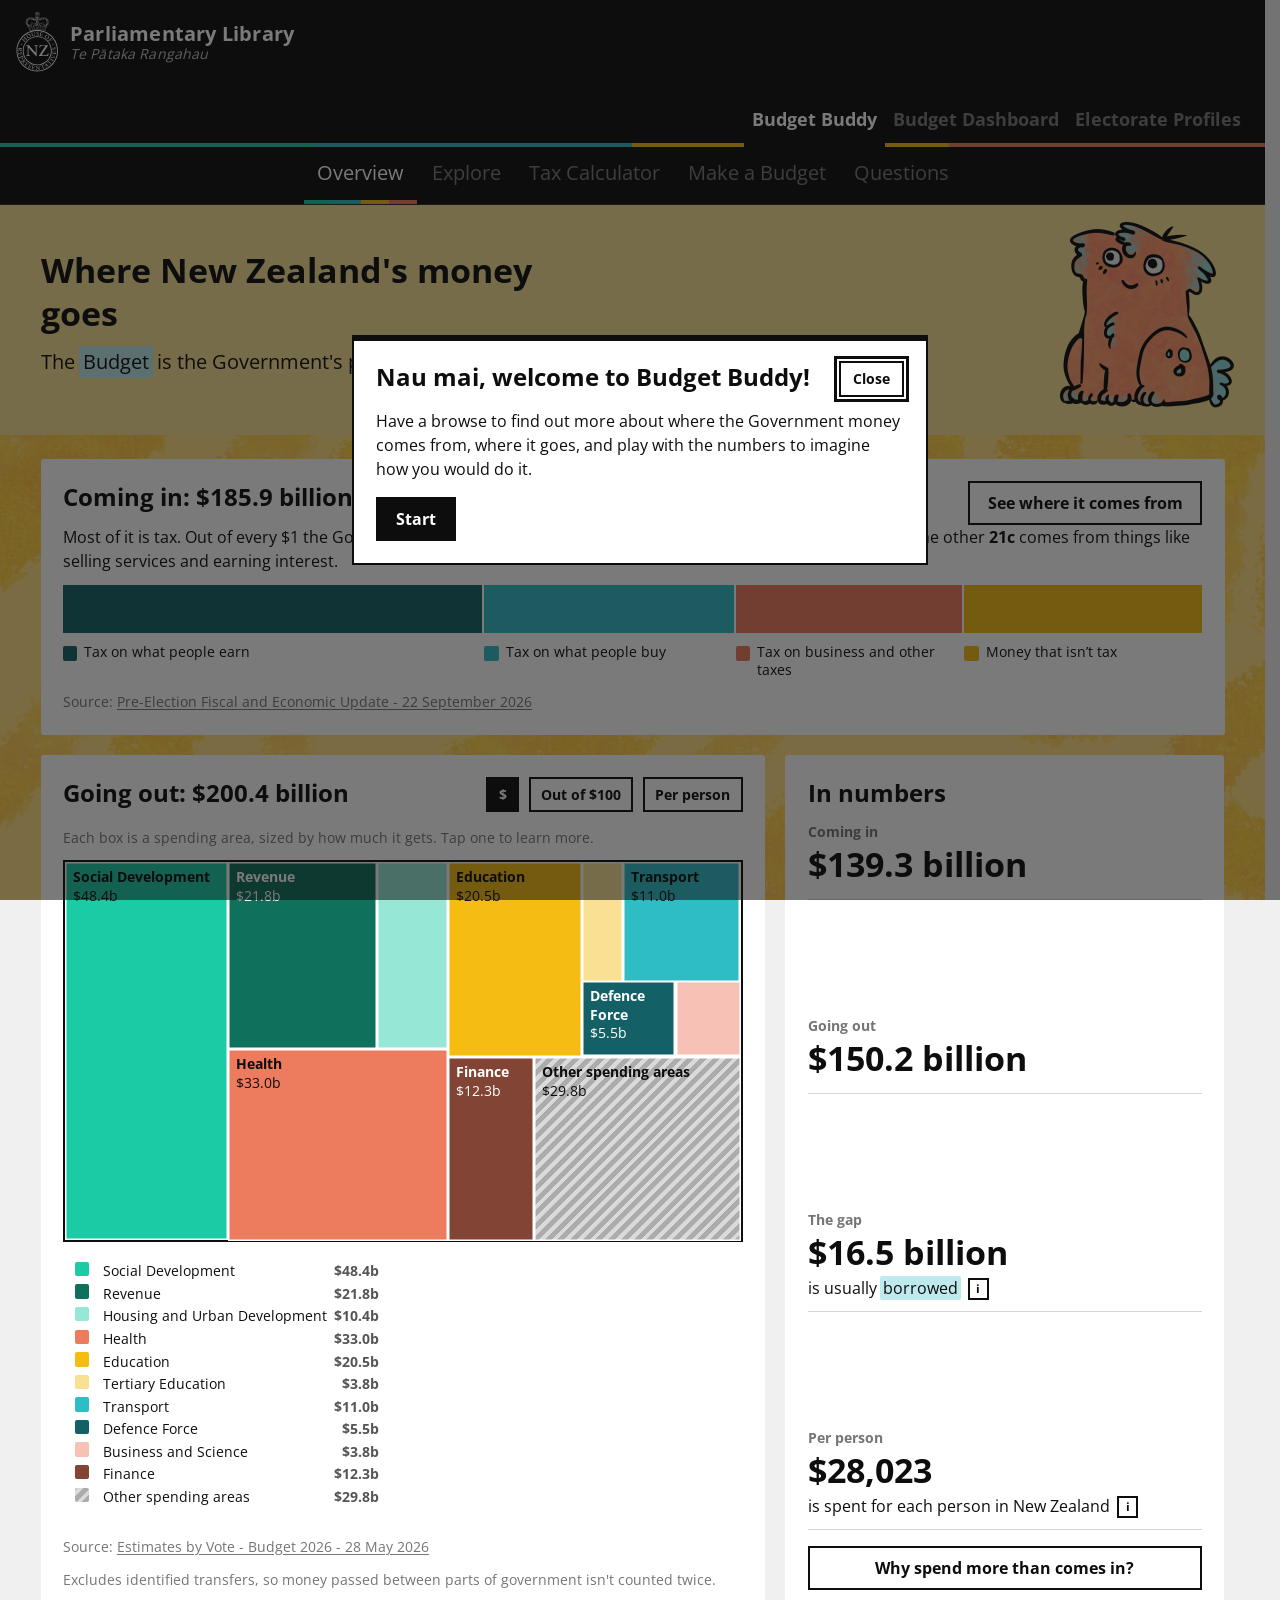
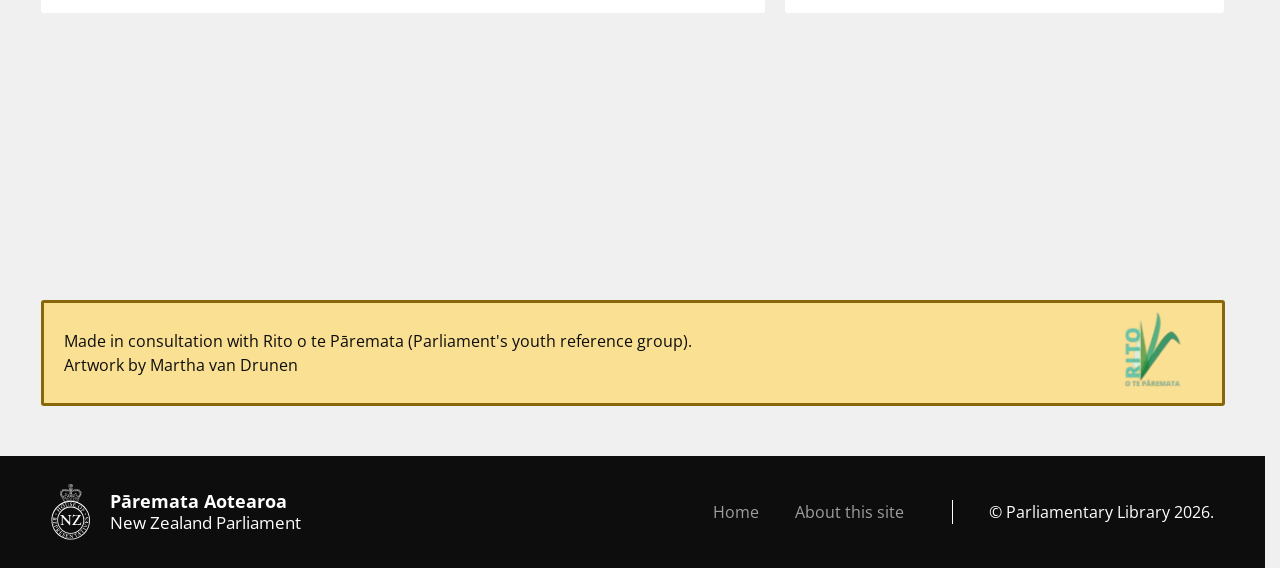
==== budget_buddy.html @ 9b72be5e "Initial Commit" ====
<!doctype html>
<html lang="en-NZ">
  <head>
    <meta charset="utf-8" />
    <meta name="viewport" content="width=device-width,initial-scale=1" />
     <meta name="description" content= "See where New Zealand's public money comes from and where it goes, 
                                        work out your own tax, and make your own Budget."/>
    <meta http-equiv="Content-Security-Policy"
          content=" default-src 'self';
                    img-src 'self' data: blob:;
                    style-src 'self';
                    script-src 'self';
                    object-src 'none';
                    base-uri 'self';
                    form-action 'none'">
    <title>Parliamentary library: Budget Buddy</title>
    <link rel="stylesheet" href="css/font-awesome-all-min.css">
    <link rel="stylesheet" href="css/base.css" />
    <link rel="stylesheet" href="css/charts.css" />
    <link rel="stylesheet" href="css/youth_budget.css" />
  </head>
  <body>
    <a class="skip" href="#main">Skip to main content</a>

<header class="site-header">
  <a class="header-left" href="home.html">
    <img src="assets/images/logo-nzp-white.svg" alt="Website Logo">
      <div class="header-brand-text">
        <span class="site-title">Parliamentary Library</span>
        <span class="site-sub-title">Te Pātaka Rangahau</span>
      </div>
  </a>
  <div class="header-panel">
    <nav class="site-nav" id="top-nav" aria-label="Parliamentary Library tools">
      <button type="button" id="top-menu-btn" class="top-menu-btn" aria-expanded="false" aria-controls="top-menu-links">
        <span id="top-menu-current"></span>
        <i class="fa-solid fa-bars" aria-hidden="true"></i>
      </button>
      <div class="top-menu-links" id="top-menu-links">
        <a href="budget_buddy.html" class="nav-tab is-active">Budget Buddy</a>
        <a href="budget_dashboard.html" class="nav-tab">Budget Dashboard</a>
        <a href="electorate_profiles.html" class="nav-tab">Electorate Profiles</a>
      </div>
    </nav>
  </div>
</header>

    <!-- HEADER: crest, Library name and tabs -->

    <header class="sub-header">
      <div class="wrap header-inner">
                <button type="button" id="menu-btn" class="menu-btn" aria-expanded="false" aria-controls="site-nav">
      <span id="menu-current" class="menu-current"></span>
      <i class="fa-solid fa-chevron-down" aria-hidden="true"></i>
    </button>
        <nav id="site-nav" class="site-nav" aria-label="Budget 2026/27 dashboard">
          <ul>
             <li><a href="#/" data-nav="overview">Overview</a></li>
            <li><a href="#/explore/revenue" data-nav="explore">Explore</a></li>
            <li><a href="#/tax" data-nav="tax">Tax Calculator</a></li>
            <li><a href="#/build" data-nav="build">Make a Budget</a></li>
            <li><a href="#/help" data-nav="help">Questions</a></li>
          </ul>
        </nav>
      </div>
    </header>

    <main id="main">
      <!-- OVERVIEW PAGE -->
      <section id="page-overview" class="page" data-title="Budget 2026/27 explained" hidden>
        <div class="page-intro">
          <div class="wrap intro-grid">
            <div>
              <!-- <p class="intro-label">Budget 2026/27</p> -->
              <h1 tabindex="-1">Where New Zealand's money goes</h1>
              <p class="lede">
                The
                <button type="button" class="term" data-term="budget">Budget</button>
                is the Government's plan for the year: what it will collect, and what it will spend.
              </p>
            </div>
          </div>
          <div class="intro-creature" aria-hidden="true"></div>
        </div>

<div class="wrap">
  <section class="panel coming-in" aria-labelledby="ov-rev-h">
    <div class="panel-head">
      <h2 id="ov-rev-h">Coming in: <span data-fill="rev-total"></span></h2>
      <a class="btn" href="#/explore/revenue">See where it comes from</a>
    </div>
    <p>Most of it is tax. Out of every $1 the Government collects, about <b data-fill="rev-tax-share"></b> comes from taxes like <button type="button" class="term" data-term="incometax">income tax</button> and <button type="button" class="term" data-term="gst">GST</button>. The other <b data-fill="rev-other-share"></b> comes from things like selling services and earning interest.</p>    <div id="ov-rev-strip" class="strip" role="group" aria-label="Money coming in, by type. Tap a part to learn more."></div>
    <ul id="ov-rev-legend" class="legend legend-spread" data-legend="rev" aria-label="Colour key"></ul>
    <p class="source" data-source="revenue_overview"></p>
  </section>

  <div class="grid-main-side ov-main">
    <section class="panel" aria-labelledby="ov-spend-h">
      <div class="panel-head">
        <h2 id="ov-spend-h">Going out: <span data-fill="spend-total"></span></h2>
        <fieldset class="seg seg-small" data-unit-for="ov">
          <legend class="sr-only">Show amounts as</legend>
          <label><input type="radio" name="ov-unit" value="total" checked /><span>$</span></label>
          <label><input type="radio" name="ov-unit" value="hundred" /><span>Out of $100</span></label>
          <label><input type="radio" name="ov-unit" value="person" /><span>Per person</span></label>
        </fieldset>
      </div>
      <p id="ov-tree-help" class="small">Each box is a spending area, sized by how much it gets. Tap one to learn more.</p>
      <div id="ov-tree" class="treemap" role="group" aria-label="Planned spending by area" aria-describedby="ov-tree-help"></div>
      <p class="small-key" data-small-key="ov-tree"></p>
      <p class="source" data-source="spending"></p>
      <p class="source">Excludes identified transfers, so money passed between parts of government isn't counted twice.</p>
    </section>


          <aside class="panel panel-quiet" aria-labelledby="ov-num-h">
            <h2 id="ov-num-h">In numbers</h2>
            <dl class="facts">
              <div>
                <dt>Coming in</dt>
                <dd><strong data-fill="rev-total" data-count></strong></dd>
              </div>
              <div>
                <dt>Going out</dt>
                <dd><strong data-fill="spend-total" data-count></strong></dd>
              </div>
              <div>
                <dt>The gap</dt>
                <dd><strong data-fill="gap" data-count></strong> is usually <button type="button" class="term" data-term="borrowing">borrowed</button>
                    <button type="button" class="info" data-info="the-gap" aria-label="How the gap” works">i</button>
                </dd>
              </div>
              <div>
                <dt>Per person</dt>
                <dd>
                  <strong data-fill="spend-person" data-count></strong> is spent for each person in New Zealand
                  <button type="button" class="info" data-info="population" aria-label="How per person is worked out">i</button>
                </dd>
              </div>
            </dl>
            <button type="button" class="btn" id="why-gap">Why spend more than comes in?</button>
          </aside>
          </div>


          <section class="panel" aria-labelledby="ov-do-h">
            <h2 id="ov-do-h">What you can do here</h2>
            <div class="three-col">
              <div>
                <h3>Explore</h3>
                <p>See where the money comes from, where it goes, and what changed since last year.</p>
                <a class="btn" href="#/explore/revenue">Explore</a>
              </div>
              <div>
                <h3>Tax Calculator</h3>
                <p>Work out roughly how much income tax you pay, and how it would be shared out.</p>
                <a class="btn" href="#/tax">Tax Calculator</a>
              </div>
              <div>
                <h3>Make a Budget</h3>
                <p>Try making your own Budget, then compare it with the Government's.</p>
                <a class="btn btn-primary" href="#/build">Make a Budget</a>
              </div>
            </div>
          </section>
        </div>
      </section>


<!-- EXPLORE PAGE -->
  <section id="page-explore" class="page" data-title="Explore the Budget" hidden>
    <div class="page-intro">
      <div class="wrap intro-grid">
        <div>
          <h1 tabindex="-1">Explore the Budget</h1>
          <nav aria-label="Explore views" class="subnav">
            <ul>
              <li><a href="#/explore/revenue" data-sub="revenue">Where it comes from</a></li>
              <li><a href="#/explore/spending" data-sub="spending">Where it goes</a></li>
              <li><a href="#/explore/changes" data-sub="changes">What changed</a></li>
            </ul>
          </nav>
        </div>
      </div>
    </div>

    <div class="wrap">
      <form class="toolbar" id="explore-controls" aria-label="Display options">
        <fieldset class="seg" id="year-field">
          <legend>Year</legend>
          <label><input type="radio" name="year" value="2627" checked /><span>2026/27</span></label>
          <label><input type="radio" name="year" value="2526" /><span>2025/26</span></label>
        </fieldset>
        <fieldset class="seg">
          <legend>Show amounts as</legend>
          <label><input type="radio" name="unit" value="total" checked /><span>Dollars</span></label>
          <label><input type="radio" name="unit" value="hundred" /><span>Out of $100</span></label>
          <label><input type="radio" name="unit" value="person" /><span>Per person</span></label>
        </fieldset>
      </form>

      <!-- Explore: Revenue -->
        <section id="view-revenue" class="subview" aria-labelledby="rv-h" hidden>
            <div class="grid-main-side wide-main">
              <div class="panel">
                <h2 id="rv-h">Where the money comes from</h2>
                <p id="rv-help" class="small">Tap a box to learn more.</p>
                <div id="rv-tree" class="treemap" role="group" aria-label="Revenue by source" aria-describedby="rv-help"></div>
                <p class="small-key" data-small-key="rv-tree"></p>
                <p class="source" data-source="revenue"></p>
              </div>
              <div class="panel panel-quiet">
                <table class="data-table">
                  <caption>All sources, <span data-fill="explore-year"></span></caption>
                  <thead>
                    <tr>
                      <th scope="col">Source</th>
                      <th scope="col" class="num">Amount</th>
                    </tr>
                  </thead>
                  <tbody id="rv-table"></tbody>
                </table>
              </div>
            </div>
          </section>

          <!-- Explore: Spending -->
          <section id="view-spending" class="subview" aria-labelledby="sp-h" hidden>
            <div class="grid-main-side wide-main">
              <div class="panel">
                <h2 id="sp-h">Where the money goes</h2>
                <p id="sp-help" class="small">Tap a box to learn more.</p>
                <div id="sp-tree" class="treemap" role="group" aria-label="Spending by area" aria-describedby="sp-help"></div>
                <p class="small-key" data-small-key="sp-tree"></p>
                <p class="source" data-source="spending"></p>
              </div>
              <div class="panel panel-quiet">
                <table class="data-table">
                 <caption>All areas, <span data-fill="explore-year"></span></caption>
                  <thead>
                    <tr>
                      <th scope="col">Area</th>
                      <th scope="col" class="num">Amount</th>
                    </tr>
                  </thead>
                  <tbody id="sp-table"></tbody>
                </table>
                <a class="btn btn-primary" href="budget_dashboard.html">Get a more detailed picture</a>
              </div>
            </div>
          </section>

        

          <!-- Explore: Changes -->
          <section id="view-changes" class="subview" aria-labelledby="ch-h" hidden>
            <div class="panel">
              <div class="panel-head">
                <h2 id="ch-h">What changed since last year</h2>
                <button type="button" class="btn-small" id="why-change">Why do amounts change?</button>
              </div>
              <p class="small">How much spending on each area went up or down between 2025/26 and 2026/27. Tap a row to find out more.</p>
              <div class="cb-axis" aria-hidden="true">
                <span class="t0">-100%</span>
                <span class="t1">-50%</span>
                <span class="t2">0</span>
                <span class="t3">+50%</span>
                <span class="t4">+100%</span>
              </div>
              <ol id="ch-list" class="cb-list"></ol>
              <p class="source" data-source="changes"></p>
            </div>
          </section>

                <section class="ticker" aria-labelledby="tk-h">
      <div class="ticker-head">
        <h2 id="tk-h">Spent since 1 July</h2>
      </div>
      <p class="ticker-value" id="tick-value" aria-hidden="true"></p>
      <p class="sr-only" id="tick-sr"></p>
      <p class="ticker-note" id="tick-note"></p>
      <p class="ticker-second-note" id="tick-italics"></p>
      <div class="ticker-controls">
        <fieldset class="seg seg-small seg-dark">
          <legend class="sr-only">Show ticker as</legend>
          <label><input type="radio" name="tick" value="total" checked /><span>Total</span></label>
          <label><input type="radio" name="tick" value="person" /><span>Per person</span></label>
        </fieldset>
      </div>
    </section>
    
        </div>
      </section>
      


      <!-- TAX CALCULATOR PAGE -->
      <section id="page-tax" class="page" data-title="Your tax" hidden>
        <div class="page-intro">
          <div class="wrap intro-grid">
            <div>
              <h1 tabindex="-1">Tax Calculator</h1>
              <p class="lede">
                What you contribute in <button type="button" class="term" data-term="incometax">income tax</button>, and how it fits into the Budget.
              </p>
            </div>
          </div>
        </div>

            <div class="wrap">
      <div class="grid-half">
        <form id="tax-form" class="panel" novalidate aria-labelledby="tf-h">
              <h2 id="tf-h">Your pay</h2>
              <fieldset class="seg">
                <legend>How are you paid?</legend>
            <label><input type="radio" name="paytype" value="hourly" checked /><span>By the hour</span></label>
            <label><input type="radio" name="paytype" value="salary" /><span>Yearly salary</span></label>
              </fieldset>
              <div id="hourly-fields" class="field-row">
            <label>Hourly rate ($)<input id="rate" type="text" inputmode="decimal" autocomplete="off" /></label>
            <label>Hours a week<input id="hours" type="text" inputmode="decimal" autocomplete="off" /></label>
            <label>Weeks a year<input id="weeks" type="text" inputmode="numeric" value="52" autocomplete="off" /></label>
              </div>
              <div id="salary-fields" class="field-row" hidden>
            <label>Yearly salary before tax ($)<input id="salary" type="text" inputmode="decimal" autocomplete="off" /></label>
              </div>
              <p id="tax-error" class="error" role="alert"></p>
              <button type="button" class="btn-small" id="tax-leaves-out">What this leaves out</button>
            </form>
            <section class="panel panel-result" aria-labelledby="tr-h">
              <h2 id="tr-h">Your income tax</h2>
              <div id="tax-result" aria-live="polite"></div>
            </section>
            <div class="tax-creature tax-creature-waiting" aria-hidden="true"></div>
          </div>
          <section id="tax-share" class="panel" aria-labelledby="ts-h" hidden>
            <div class="panel-head">
              <h2 id="ts-h">Your tax, shared like the Budget</h2>
              <fieldset class="seg seg-small">
                <legend class="sr-only">Show your tax per</legend>
        <label><input type="radio" name="period" value="week" /><span>Weekly</span></label>
        <label><input type="radio" name="period" value="fortnight" checked /><span>Fortnightly</span></label>
        <label><input type="radio" name="period" value="year" /><span>Yearly</span></label>
              </fieldset>
             
            </div>
      <p class="small">All tax goes into one pot before it is spent. This shows how your tax would be shared 
                      if it was split the same way as the Budget. 
      <button type="button" class="info" id="why-pot" aria-label="Does my tax pay for something specific?">i</button></p>
            <div class="grid-main-side">
              <div>
        <div id="tax-tree" class="treemap" role="group" aria-label="Your tax shared like the Budget"></div>
                <p class="small-key" data-small-key="tax-tree"></p>
              </div>
              <table class="data-table">
        <caption id="tax-table-cap">Your tax, roughly</caption>
                <thead>
                  <tr>
                    <th scope="col">Area</th>
                    <th scope="col" class="num" id="tax-col">Per fortnight</th>
                  </tr>
                </thead>
                <tbody id="tax-table"></tbody>
              </table>
            </div>
            <p id="tax-scale" class="callout"></p>
            <p class="source" data-source="tax"></p>
             <!-- <div class="tax-creature tax-creature-shared" aria-hidden="true"></div> -->
          </section>

          <section class="panel" aria-labelledby="gst-h">
            <h2 id="gst-h">You also pay tax when you spend</h2>
      <p><button type="button" class="term" data-term="gst">GST</button> is in the price of most things you buy, even if you don't have a job. That includes groceries, bus and train fares, a meal out with friends, movie tickets, clothes and phone top-ups.</p>
      <label>What do you spend a week? ($)<input id="spend" type="text" inputmode="decimal" autocomplete="off" /></label>
            <p id="gst-result" class="result-line" aria-live="polite"></p>
          </section>
        </div>
      </section>


<!-- MAKE A BUDGET PAGE -->
<section id="page-build" class="page" data-title="Make your own Budget" hidden>
<!-- Page intro -->
  <div class="page-intro">
    <div class="wrap intro-grid">
      <div>
        <h1 tabindex="-1">Make your own Budget</h1>
  <p class="lede">Decide how much to spend, then choose how to share it out. Everything has to fit inside your total.</p>
        <p class="intro-actions">
          <button type="button" class="btn" id="how-build">How this works</button>
        </p>
      </div>
    </div>
    <div class="make-budget-creature" aria-hidden="true"></div>
  </div>
<!-- Main build content -->
  <div class="wrap">
<!-- Shared budget banner -->
   <div id="shared-banner" class="notice" hidden>
      <p>This is a Budget someone shared with you. <button type="button" class="btn-small" id="start-own">Start your own</button></p>
    </div>

<!-- Step 1: choose the total Budget amount -->
    <section class="panel" aria-labelledby="st1-h">
      <h2 id="st1-h"><span class="step">1</span> Choose your total</h2>
        <fieldset class="choice-cards">
          <legend class="sr-only">Budget total</legend>
          <label class="choice-card"><input type="radio" name="total" value="gov" checked /><span><b>Government's plan</b> <span data-fill="spend-total"></span></span></label>
          <label class="choice-card"><input type="radio" name="total" value="rev" /><span><b>Only what comes in</b> <span><span data-fill="rev-total"></span> · no borrowing</span></span></label>
          <label class="choice-card"><input type="radio" name="total" value="custom" /><span><b>My own</b> <span>$100-400 billion</span></span></label>
        </fieldset>
        <div id="custom-wrap" class="inline-form" hidden>
          <label>My total ($ billion)<input id="custom-total" type="text" inputmode="decimal" autocomplete="off" /></label>
          <button type="button" class="btn" id="apply-total">Use this total</button>
        </div>
        <p id="total-msg" class="msg" role="status"></p>
    </section>

<!-- Step 2: share the Budget across spending areas -->
  <section class="panel" aria-labelledby="st2-h">
      <div class="panel-head">
        <h2 id="st2-h"><span class="step">2</span> Share it out</h2>
        <fieldset class="seg seg-small">
          <legend class="sr-only">Show amounts as</legend>
          <label><input type="radio" name="b-unit" value="total" checked /><span>$</span></label>
          <label><input type="radio" name="b-unit" value="hundred" /><span>Out of $100</span></label>
          <label><input type="radio" name="b-unit" value="person" /><span>Per person</span></label>
        </fieldset>
      </div>

<!-- Budget builder grid: treemap, area list, and editor -->
    <div class="build-grid">
      <div class="bg-tree">
        <div id="build-status" class="meters" role="status"></div>
        <p id="bt-help" class="small">Tap an area, then drag its black handle or use - and +.</p>
        <div id="build-tree" class="treemap treemap-build" role="group" aria-label="Your Budget" aria-describedby="bt-help"></div>
      </div>
      <div class="bg-list">
        <ul id="build-list" class="area-list" aria-label="Areas"></ul>
      </div>

<!-- Selected area editor -->
      <div id="editor" class="bg-sel selected-panel" aria-labelledby="ed-name">
        <div class="sel-text">
          <p class="sel-label">Selected area</p>
          <p class="sel-name" id="ed-name">Select an area</p>
          <p class="sel-change" id="ed-compare"></p>
        </div>
        <div class="sel-buttons">
          <button type="button" class="btn-step" id="ed-less">- $100m</button>
          <button type="button" class="btn-step" id="ed-more">+ $100m</button>
        </div>
        <div class="sel-extra">
          <label class="sel-amount">
            Exact amount ($b)
            <input id="ed-value" type="text" inputmode="decimal" autocomplete="off" />
          </label>
          <button type="button" class="btn-small" id="ed-about">About this area</button>
        </div>
        <p id="ed-msg" class="msg sel-msg" role="status"></p>
      </div>
    </div>
  </section>

<!-- Step 3: review or reset the Budget -->
  <section class="panel" aria-labelledby="st3-h">
      <h2 id="st3-h"><span class="step">3</span> Review and share</h2>
            <div class="button-row">
              <button type="button" id="review-btn" class="btn btn-primary">Review my Budget</button>
              <button type="button" id="reset-btn" class="btn">Start again</button>
            </div>
          </section>
        </div>
  </section>

      <!-- QUESTIONS PAGE -->
<section id="page-help" class="page" data-title="Questions and words" hidden>
  <div class="page-intro">
    <div class="wrap">
      <h1 tabindex="-1">Questions and words</h1>
    </div>
    <div class="curious-creature" aria-hidden="true"></div>
  </div>
  <div class="wrap">
    <section class="panel" aria-labelledby="faq-h">
      <h2 id="faq-h">Common questions</h2>
      <div id="faq-list" class="faq-list"></div>
      <p id="faq-empty" hidden>Coming soon.</p>
    </section>
    <section class="panel" aria-labelledby="gl-h">
      <h2 id="gl-h">What the words mean</h2>
      <dl id="glossary" class="glossary"></dl>
    </section>
    <section class="panel" aria-labelledby="src-h">
      <h2 id="src-h">Where the numbers come from</h2>
      <ul id="source-list" class="source-list"></ul>
      <p id="source-empty">Sources to come.</p>
      <div class="question-creature" aria-hidden="true"></div>
    </section>
  </div>
</section>

 <div class="wrap">
    <div class="credit">
      <div class="credit_text">
        <p>Made in consultation with Rito o te Pāremata (Parliament's youth reference group).</p>
        <p>Artwork by Martha van Drunen</p>
      </div>
      <img src="assets/crest/rito-crest.png" alt="Rito o te Pāremata logo">
    </div>
  </div>

</main>

<!-- FOOTER -->
<footer class="site-footer">
  <div class="site-footer-brand">
    <img src="assets/images/logo-nzp-white.svg" alt="">
    <div class="site-footer-brand-text">
      <span class="site-footer-brand-title">Pāremata Aotearoa</span>
      <span class="site-footer-brand-sub">New Zealand Parliament</span>
    </div>
  </div>
  <nav class="site-footer-nav" aria-label="Footer">
    <a href="home.html">Home</a>
    <a href="home.html#about-site">About this site</a>
  </nav>
  <p class="site-footer-copyright">© Parliamentary Library 2026.</p>
</footer>

<!-- POP-UP -->
<dialog id="pop" aria-labelledby="pop-title">
  <div class="pop-inner">
    <div class="pop-head">
      <div>
        <p id="pop-kicker" class="pop-kicker"></p>
        <h2 id="pop-title"></h2>
      </div>
      <button type="button" id="pop-close" class="btn-small">Close</button>
    </div>
    <div id="pop-body" class="pop-body"></div>
    <div id="pop-actions" class="pop-actions"></div>
  </div>
</dialog>

<script src="data/youth_budget_metadata.js" defer></script>
<script src="data/PREFU_metadata.js" defer></script>

<script src="scripts/shared_functions/utility_functions.js" defer></script>
<script src="scripts/shared_functions/budget_calculations.js" defer></script>
<script src="scripts/shared_functions/csv_functions.js" defer></script>
<script src="scripts/shared_functions/treemap_creation.js" defer></script>
<script src="scripts/shared_functions/popup.js" defer></script>
<script src="scripts/shared_functions/tooltips.js" defer></script>
<script src="scripts/shared_functions/table_functions.js" defer></script>
<script src="scripts/shared_functions/chart_creation.js" defer></script>

<script src="scripts/budget_builder.js" defer></script>
<script src="scripts/youth_budget.js" defer></script>


</body>
</html>
---- css/base.css ----
/*★★★★★★★★★★★★★★★★★★★★★★★★★★★★★★★★★★★★★
  SHARED DESIGN TOKENS - COLORS, FONTS, BORDERS, SPACING
 ★★★★★★★★★★★★★★★★★★★★★★★★★★★★★★★★★★★★★*/
:root {
  --cyan: #1bcba5;
  --cyan-dark: #0f705b;
  --cyan-light: #96e7d6;
  --blue: #2ebcc5;
  --blue-dark: #136166;
  --blue-light: #9fe0e4;
  --blue-pale:#beeaed;
  --yellow: #f5bc11;
  --yellow-dark: #876709;
  --yellow-light: #fae092;
  --coral: #ed7b5e;
  --coral-dark: #824434;
  --coral-light: #f7c2b5;
  --tint-filters: #eef8f9;

  --light: #ffffff;
  --dark: #0d0d0d;
  --grey-light: #f0f0f0;
  --grey-light-mid:#d6d6d6;
  --grey-mid: #acacac;
  --grey-dark: #757575;

  --error: #a03216;

  --font-sans: "Open Sans", Arial, sans-serif;
  --font-serif: Georgia, "Times New Roman", serif;
  --font-mono: "Courier Prime", monospace;

  --font-sans-heading-2: 3.75rem;
  --font-sans-heading-3: 3rem;
  --font-sans-heading-4: 2.125rem;
  --font-sans-heading-5: 1.5rem;
  --font-sans-heading-6: 1.25rem;
  --font-sans-body-large: 1rem;
  --font-sans-body-small: 0.875rem;
  --font-sans-caption: 0.75rem;

  --graph-font-size: 16px;

  --border-style: 1px solid rgba(13, 13, 13, 0.14);
  --border-style-strong: 1px solid rgba(13, 13, 13, 0.28);
  --parliament-gradient: linear-gradient(to right, var(--cyan) 0% 25%, var(--blue) 25% 50%, var(--yellow) 50% 75%, var(--coral) 75% 100%) 1;
  
  --gutter-padding: 16px;

  --silhouette-url: url("../images/library_silhouette.svg");
    
  box-sizing:border-box;
    padding-top:env(safe-area-inset-top,0px);
    padding-bottom:env(safe-area-inset-bottom,0px)
}

/*★★★★★★★★★★★★★★★★★★★★★★★★★★★★★★★★★★★★★
  FONTS
 ★★★★★★★★★★★★★★★★★★★★★★★★★★★★★★★★★★★★★*/
@font-face {
  font-family: 'Open Sans';
  font-style: normal;
  font-weight: 400;
  font-display: swap;
  src: url('../assets/fonts/open-sans-latin-400-normal.woff2') format('woff2');
  unicode-range:
    U+0000-00FF, U+0131, U+0152-0153, U+02BB-02BC, U+02C6, U+02DA, U+02DC, U+0304, U+0308, U+0329,
    U+2000-206F, U+20AC, U+2122, U+2191, U+2193, U+2212, U+2215, U+FEFF, U+FFFD;
}
@font-face {
  font-family: 'Open Sans';
  font-style: normal;
  font-weight: 400;
  font-display: swap;
  src: url('../assets/fonts/open-sans-latin-ext-400-normal.woff2') format('woff2');
  unicode-range:
    U+0100-02BA, U+02BD-02C5, U+02C7-02CC, U+02CE-02D7, U+02DD-02FF, U+1D00-1DBF, U+1E00-1E9F, U+1EF2-1EFF,
    U+2020, U+20A0-20AB, U+20AD-20C0, U+2113, U+2C60-2C7F, U+A720-A7FF;
}
@font-face {
  font-family: 'Open Sans';
  font-style: normal;
  font-weight: 700;
  font-display: swap;
  src: url('../assets/fonts/open-sans-latin-700-normal.woff2') format('woff2');
  unicode-range:
    U+0000-00FF, U+0131, U+0152-0153, U+02BB-02BC, U+02C6, U+02DA, U+02DC, U+0304, U+0308, U+0329,
    U+2000-206F, U+20AC, U+2122, U+2191, U+2193, U+2212, U+2215, U+FEFF, U+FFFD;
}
@font-face {
  font-family: 'Open Sans';
  font-style: normal;
  font-weight: 700;
  font-display: swap;
  src: url('../assets/fonts/open-sans-latin-ext-700-normal.woff2') format('woff2');
  unicode-range:
    U+0100-02BA, U+02BD-02C5, U+02C7-02CC, U+02CE-02D7, U+02DD-02FF, U+1D00-1DBF, U+1E00-1E9F, U+1EF2-1EFF,
    U+2020, U+20A0-20AB, U+20AD-20C0, U+2113, U+2C60-2C7F, U+A720-A7FF;
}


/*★★★★★★★★★★★★★★★★★★★★★★★★★★★★★★★★★★★★★
  BASE: RESETS, HTML, BODY, MAIN, H1, H2, H3, HIDDEN, FOCUS, TOOLTIPS
 ★★★★★★★★★★★★★★★★★★★★★★★★★★★★★★★★★★★★★*/
*,
*::before,
*::after {
  box-sizing: border-box;
}

html {
  -webkit-text-size-adjust: 100%;
  scroll-padding-top: 1rem;
  scrollbar-gutter: stable;
}

body {
  margin: 0;
  font-family: var(--font-sans);
  font-size: var(--font-sans-body-large);
  background: var(--light);
  color: var(--dark);
  line-height: 1.5;
  overflow-x: hidden;
  -webkit-font-smoothing: antialiased;
  display: flex;
  flex-direction: column;
  min-height: 100vh;
  min-height: 100dvh;
}


main {
  flex: 1 0 auto;
  padding-bottom: 120px;
  display: block;
}

h1 {
  font-size: var(--font-sans-heading-4);
  line-height: 1.25;
  margin: 0 0 0.75rem;
  font-weight: 700;
  max-width: 30ch;
}

h2 {
  font-size: var(--font-sans-heading-5);
  line-height: 1.33;
  margin: 0 0 0.75rem;
}
h3 {
  font-size: var(--font-sans-heading-6);
  line-height: 1.4;
  margin: 1.25rem 0 0.4rem;
}

p {
  margin: 0 0 0.75rem;
}
a {
  color: inherit;
  text-underline-offset: 0.15em;
}


:focus-visible {
  outline: 2px solid var(--blue-dark);
  outline-offset: 2px;
  box-shadow: 0 0 0 6px var(--light);
}

.wrap {
  max-width: 76rem;
  margin: 0 auto;
  padding: 0 var(--gutter-padding);
}

.tooltip {
  position: absolute;
  z-index: 50;
  max-width: 18rem;
  background: var(--dark);
  color: var(--light);
  font-size: var(--font-sans-body-small);
  line-height: 1.35;
  padding: 0.4rem 0.6rem;
  pointer-events: none;
}

.is-hidden { 
  display: none; 
}

[hidden] {
  display: none !important;
}


/*★★★★★★★★★★★★★★★★★★★★★★★★★★★★★★★★★★★★★
  SITE HEADER, LOGO, TITLE, TOP NAV 
 ★★★★★★★★★★★★★★★★★★★★★★★★★★★★★★★★★★★★★*/
.site-header {
  position: sticky;
  top: 0;
  z-index: 1000;
  display: flex;
  align-items: center;
  justify-content: space-between;
  flex-wrap: wrap;
  gap: 10px;
  padding:16px 16px;
  background: var(--dark);
  border-bottom: 4px solid transparent;
  border-image: var(--parliament-gradient) 1;
}


.header-left {
  display: flex;
  align-items: center;
  gap: 16px;
}

.header-panel {
  display: flex;
  flex-direction: column;
  align-items: flex-end;
  align-self: flex-end;
  gap: 0px;
}

.header-brand {
  display: flex;
  align-items: center;
  gap: 10px;
}

.header-brand-text {
  display: flex;
  flex-direction: column;
  line-height: 1.2;
}

.header-panel .header-brand-text {
  text-align: right;
}

.site-header img {
  display: block;
  max-height: 60px;
  width: auto;
  padding-right: 0;
}

.site-title {
  font-family: var(--font-sans);
  font-size: 20px;
  font-weight: 700;
  letter-spacing: 0.01em;
  color: var(--light);
}

.site-sub-title {
  font-family: var(--font-sans);
  font-size: 16px;
  font-weight: 400;
  font-style: italic;
  letter-spacing: 0.01em;
  color: var(--light);
  opacity: 0.75;
}

/* Scope the main navigation rules to the header */
.site-header .site-nav {
  display: flex;
  justify-content: flex-end;
  padding-top: 4px;
}


.site-nav ul {
  display: flex;
  flex-wrap: wrap;
  justify-content: flex-end;
  gap: 2px;
  margin: 0;
  padding: 0;
  list-style: none;
}

.site-nav button {
  appearance: none;
  font: inherit;
  cursor: pointer;
}


.site-header .site-nav :is(a, button) {
  display: inline-block;
  padding: 6px 10px;
  color: rgba(255, 255, 255, 0.45);
  background: transparent;
  border: 0;
  border-bottom: 4px solid transparent;
  text-decoration: none;
  font-size: var(--font-sans-heading-6);
  font-weight: 700;
  white-space: nowrap;
}


.site-header .site-nav :is(a, button):hover {
  color: var(--light);
  background-color: rgba(255, 255, 255, 0.05);
}

.site-header .site-nav :is(a, button).is-active {
  color: var(--light);
  background-color: var(--dark);
}

.site-nav :is(a, button)[aria-current],
.site-nav :is(a, button).active,
.site-nav :is(a, button).is-active,
.site-nav li.active > :is(a, button),
.site-nav li.is-active > :is(a, button) {
  position: relative;
  z-index: 1;
  overflow: visible;
  color: var(--light);
  background-color: var(--dark);
  border-bottom: 0;
}
.site-nav :is(a, button)[aria-current]::after,
.site-nav :is(a, button).active::after,
.site-nav :is(a, button).is-active::after,
.site-nav li.active > :is(a, button)::after,
.site-nav li.is-active > :is(a, button)::after {
  content: "";
  position: absolute;
  right: 0;
  bottom: -4px;
  left: 0;
  height: 4px;
  background-color: var(--dark);
}

.sub-header :is(a, button)[aria-current="page"]::after,
.sub-header :is(a, button).active::after,
.sub-header :is(a, button).is-active::after,
.sub-header li.active > :is(a, button)::after,
.sub-header li.is-active > :is(a, button)::after {
  content: "";
  position: absolute;
  right: 0;
  bottom: 0;
  left: 0;
  height: 4px;
  background: var(--parliament-gradient);
}




@media (prefers-reduced-motion: reduce) {
  .site-nav .nav-tab {
    transition: none;
  }
}

/*★★★★★★★★★★★★★★★★★★★★★★★★★★★★★★★★★★★★★
  TOP NAV - MOBILE MENU CONTROL
 ★★★★★★★★★★★★★★★★★★★★★★★★★★★★★★★★★★★★★*/
.menu-btn {
  display: none;
}

.top-menu-btn {
  display: none;
}

.top-menu-links {
  display: contents;
}

.site-header #top-nav .top-menu-btn {
  display: none;
}

/*★★★★★★★★★★★★★★★★★★★★★★★★★★★★★★★★★★★★★
  PAGE SUB-NAV - PERSISTENT SECONDARY NAVIGATION
 ★★★★★★★★★★★★★★★★★★★★★★★★★★★★★★★★★★★★★*/
.sub-header {
  position: sticky;
  top: var(--site-header-height, 117px);
  z-index: 1000;
  display: flex;
  justify-content: flex-end;
  width: 100%;
  padding: 0 20px;
  background-color: var(--dark);
  color: var(--light);
}

.sub-header ul {
  display: flex;
  flex-wrap: nowrap;
  justify-content: flex-end;
  gap: 2px;
  width: auto;
  margin: 0;
  padding: 0;
  list-style: none;
}

.sub-header li {
  flex: 0 0 auto;
}

.sub-header li > :is(a, button) {
  display: block;
  padding: 11px 13px 12px;
  color: rgba(255, 255, 255, 0.6);
  background: transparent;
  font-size: var(--font-sans-heading-6);
  font-family: var(--font-sans);
  border: 0;
  border-bottom: 4px solid transparent;
  text-align: left;
  text-decoration: none;
  white-space: nowrap;
}

.sub-header li > :is(a, button):hover {
  color: var(--light);
  background-color: rgba(255, 255, 255, 0.05);
}

.sub-header :is(a, button)[aria-current],
.sub-header :is(a, button).active,
.sub-header :is(a, button).is-active,
.sub-header li.active > :is(a, button),
.sub-header li.is-active > :is(a, button) {
  color: var(--light);
  /* background-color: rgba(255, 255, 255, 0.12); */
  border-bottom: 4px solid transparent;
  border-image: var(--parliament-gradient) 1;
}

.sub-header .site-nav a {
  color: rgba(255, 255, 255, 0.45);
  background: transparent;
}

.sub-header .site-nav a:hover {
  color: rgba(255, 255, 255, 0.75);
}

.sub-header .site-nav a[aria-current="page"],
.sub-header .site-nav a.active,
.sub-header .site-nav a.is-active {
  color: var(--light);
}

@media (prefers-reduced-motion: reduce) {
  .site-nav :is(a, button) {
    transition: none;
  }
}

/*★★★★★★★★★★★★★★★★★★★★★★★★★★★★★★★★★★★★★
  PAGE SUB-NAV - FULL ROW OR CONDENSED MENU
  utility_functions.js adds is-condensed when the tabs do not fit.
  !important is used so older page-specific rules cannot hide the nav.
 ★★★★★★★★★★★★★★★★★★★★★★★★★★★★★★★★★★★★★*/

/* Full row: tabs always visible, no menu button */
.sub-header:not(.is-condensed) #site-nav {
  display: block !important;
}

.sub-header:not(.is-condensed) .menu-btn {
  display: none !important;
}

/* Condensed: button visible, tab list hidden until opened */
.sub-header.is-condensed .menu-btn {
  display: flex !important;
  justify-content: space-between;
  align-items: center;
  width: 100%;
  padding: 0.9rem var(--gutter-padding);
  background: var(--dark);
  color: var(--light);
  border: 0;
  border-radius: 0;
  font: inherit;
  font-size: 1.1rem;
  cursor: pointer;
}

.sub-header.is-condensed #site-nav {
  display: none !important;
  width: 100%;
}

.sub-header.is-condensed #site-nav.open,
.sub-header.is-condensed #site-nav.is-open {
  display: block !important;
}

.sub-header.is-condensed #site-nav ul {
  flex-direction: column;
  align-items: stretch;
  padding-bottom: 0.5rem;
}

.sub-header.is-condensed #site-nav li > a {
  padding: 14px var(--gutter-padding);
  font-size: 16px;
}

.sub-header.is-condensed .header-inner {
  padding: 0;
}

/* Full row between phone and large desktop: centre the tabs */
@media (min-width: 641px) and (max-width: 1366px) {
  .sub-header:not(.is-condensed) .header-inner {
    justify-content: center;
  }

  .sub-header:not(.is-condensed) #site-nav ul {
    justify-content: center;
  }
}


/*★★★★★★★★★★★★★★★★★★★★★★★★★★★★★★★★★★★★★
  PAGE HEADER - TITLE AND INTRO TEXT BELOW THE NAVIGATION
★★★★★★★★★★★★★★★★★★★★★★★★★★★★★★★★★★★★★*/
.header-inner {
  display: flex;
  align-items: center;
  justify-content: space-between;
  flex-wrap: wrap;
  gap: 0.5rem 1rem;
  min-height: 84px;
}

.page-header {
  background-color: var(--dark);
  color: var(--light);
  width: 100%;
  padding: 30px 20% 30px;
  margin-top: -30px;
}

/* image as home button */
.header-left {
  text-decoration: none;
  color: inherit;
}

.lede {
  font-size: var(--font-sans-heading-6);
  line-height: 1.6;
  color: var(--grey-dark);
}



/*★★★★★★★★★★★★★★★★★★★★★★★★★★★★★★★★★★★★★
  PAGE CONTENT DIVS AND LAYOUT
 ★★★★★★★★★★★★★★★★★★★★★★★★★★★★★★★★★★★★★*/
.page-content {
  width: 100%;
  max-width: 1040px;
  margin: 0 auto;
  padding: 36px 24px 72px;
}

.sr-only {
  position: static;
  width: auto;
  height: auto;
  overflow: visible;
  clip: auto;
  display: block;
  font-size: 16px;
  font-weight: 700;
  color: var(--dark);
  margin-bottom: 6px;
}

/*★★★★★★★★★★★★★★★★★★★★★★★★★★★★★★★★★★★★★
  LEFT SIDE NAVIGATION- USED ON BUDGET GLOSSARY, & ELECTORATE PROFILES
 ★★★★★★★★★★★★★★★★★★★★★★★★★★★★★★★★★★★★★*/
/* Sidebar tab nav (Demographics / Household / Work) */
.information-nav {
  display: flex;
  flex-direction: column;
  align-items: stretch;
  gap: 16px;
  flex: 0 0 220px;
  padding-top: 80px;
  position: sticky;
  top: var(--sticky-stack-height, 165px);
}

.information-nav a.nav-tab {
  display: block;
  text-decoration: none;
}

.information-nav .nav-tab {
  font-family: var(--font-sans);
  font-size: 18px;
  font-weight: 700;
  color: var(--grey-dark);
  background: none;
  border: none;
  border-left: 3px solid transparent;
  text-align: left;
  padding: 10px 14px 10px 18px;
  cursor: pointer;
  transition: color 0.15s ease, border-color 0.15s ease, background-color 0.15s ease;
}

.information-nav .nav-tab:hover {
  color: var(--dark);
  background: rgba(27, 203, 165, 0.08);
}

.information-nav .nav-tab.is-active {
  color: var(--dark);
  border-left-color: var(--cyan);
  background: rgba(27, 203, 165, 0.08);
}

@media (prefers-reduced-motion: reduce) {
  .information-nav .nav-tab {
    transition: none;
  }
}


/*★★★★★★★★★★★★★★★★★★★★★★★★★★★★★★★★★★★★★
   BUTTONS 
 ★★★★★★★★★★★★★★★★★★★★★★★★★★★★★★★★★★★★★*/
button,input {
  font: inherit;
  color: inherit;
}

.btn, .btn-small, .btn-step, .btn-pm {
  display: inline-flex;
  align-items: center;
  justify-content: center;
  gap: 0.4rem;
  border: 2px solid var(--dark);
  border-radius: 0;
  background: var(--light);
  color: var(--dark);
  font-weight: 700;
  text-decoration: none;
  cursor: pointer;
  user-select: none;
  -webkit-user-select: none;
}

.btn {
  min-height: 44px;
  padding: 0.5rem 1.1rem;
}
.btn-small {
  min-height: 36px;
  padding: 0.25rem 0.75rem;
  font-size: var(--font-sans-body-small);
}
.item-action-bar #close {
  margin-left: auto;
}

#close, #copylink {
  min-height: 44px;
  gap: 0.75rem;
}


#close.btn-small, #copylink.btn-small {
  background: var(--dark);
  color: var(--light);
}

#close.btn-small:hover, #copylink.btn-small:hover {
  background: var(--c);
}

.btn-primary {
  background: var(--dark);
  color: var(--light);
}
.btn:hover, .btn-small:hover, .btn-step:hover, .btn-pm:hover {
  background: #f7f7f7;
}

.btn-primary:hover {
  background: var(--dark);
}

.btn-step {
  min-height: 52px;
  min-width: 7.5rem;
  padding: 0.5rem 1rem;
  font-size: var(--font-sans-body-large);
  touch-action: manipulation;
}

.btn-pm {
  width: 42px;
  height: 42px;
  font-size: 1.15rem;
  touch-action: manipulation;
}
.btn-pm + .btn-pm {
  border-left-width: 0;
}
button:disabled {
  opacity: 0.4;
  cursor: not-allowed;
}
.button-row {
  display: flex;
  flex-wrap: wrap;
  gap: 0.5rem;
}
.link-btn {
  border: 0;
  background: none;
  padding: 0.2rem 0;
  text-align: left;
  text-decoration: underline;
  cursor: pointer;
  min-height: 32px;
}

.seg {
  display: inline-block;
  margin-right: 1.5rem;
  border: 0;
  padding: 0;
}
.seg label {
  display: inline-block;
  margin: 0;
}
.seg label + label {
  margin-left: 0.35rem;
}
.seg input {
  position: absolute;
  opacity: 0;
  width: 1px;
  height: 1px;
}
.seg span {
  display: inline-block;
  border: 2px solid var(--dark);
  padding: 0.4rem 0.8rem;
  font-weight: 700;
  background: var(--light);
  cursor: pointer;
  min-height: 40px;
}
.seg input:checked + span {
  background: var(--dark);
  color: var(--light);
}
.seg input:focus-visible + span {
  outline: 3px solid var(--dark);
  outline-offset: 2px;
}
.seg-small {
  margin-right: 0;
}
.seg-small span {
  min-height: 34px;
  padding: 0.3rem 0.65rem;
  font-size: var(--font-sans-body-small);
}
.seg-dark span {
  background: transparent;
  color: var(--light);
  border-color: var(--light);
}
.seg-dark input:checked + span {
  background: var(--light);
  color: var(--dark);
}
.seg-dark input:focus-visible + span {
  outline-color: var(--light);
}

/*★★★★★★★★★★★★★★★★★★★★★★★★★★★★★★★★★★★★★
   FILTERS
★★★★★★★★★★★★★★★★★★★★★★★★★★★★★★★★★★★★★*/
.filters {
  align-items: end;
  background: var(--tint-filters);
  border-top: 4px solid var(--blue-dark);
  padding: 1rem;
  margin-bottom: 1rem;
  font-size: var(--font-sans-body-small);
  font-weight: 700;
}
.filters .filter-wide {
  grid-column: span 2;
}
.filters input,
.filters select {
  font-weight: 400;
  font-size: var(--font-sans-body-large);
}
.filters .check {
  min-height: 44px;
}

.filters .seg legend {
  float: none;
  width: 100%;
  margin: 0 0 0.25rem;
}
.filter-actions {
  display: flex;
  align-items: center;
  min-height: 44px;
}


/*★★★★★★★★★★★★★★★★★★★★★★★★★★★★★★★★★★★★★
   MULTI COLOUR CARD LIKE STATISTCS 
 ★★★★★★★★★★★★★★★★★★★★★★★★★★★★★★★★★★★★★*/
.stat-panel.is-hidden {
  display: none;
}

.stat-cards {
  display: grid;
  grid-template-columns: repeat(4, 1fr);
  gap: 0;
  margin-bottom: 36px;
}

.stat-card {
  position: relative;
  display: flex;
  flex-direction: column;
  background: var(--light);
  border-top: 3px solid var(--cyan);
  border-bottom: 3px solid var(--cyan);
  padding: 18px 20px;
}

/* Cycle stat-card accent colour every 4 cards */
.stat-cards .stat-card:nth-child(4n + 2) {
  border-top-color: var(--blue);
  border-bottom-color: var(--blue);
}

.stat-cards .stat-card:nth-child(4n + 3) {
  border-top-color: var(--yellow);
  border-bottom-color: var(--yellow);
}

.stat-cards .stat-card:nth-child(4n + 4) {
  border-top-color: var(--coral);
  border-bottom-color: var(--coral);
}

.stat-title {
  margin: 0;
  font-family: var(--font-sans);
  font-size: 18px;
  font-weight: 700;
  letter-spacing: 0.01em;
  line-height: 1.35;
}

.stat-year {
  display: block;
  margin: 6px 0 14px;
  font-size: 14px;
  font-weight: 600;
  letter-spacing: 0.08em;
  text-transform: uppercase;
  color: var(--grey-dark);
}

.stat-value {
  margin: auto 0 0;
  font-family: var(--font-mono);
  font-size: 30px;
  font-weight: 700;
  color: var(--dark);
  font-variant-numeric: lining-nums;
}

.stat-unit {
  margin: 4px 0 0;
  font-size: 14px;
  font-family: var(--font-sans);
  letter-spacing: 0.03em;
  color: var(--grey-dark);
  min-height: 2lh;
}

/*★★★★★★★★★★★★★★★★★★★★★★★★★★★★★★★★★★★★★
  POPUP
 ★★★★★★★★★★★★★★★★★★★★★★★★★★★★★★★★★★★★★*/
dialog#pop {
  width: min(36rem, calc(100% - 2 * var(--gutter-padding)));
  max-height: 86vh;
  padding: 0;
  border: 2px solid var(--dark);
  border-top: 6px solid var(--c, var(--dark));
  border-radius: 0;
  background: var(--light);
  color: var(--dark);
}
dialog#pop::backdrop {
  background: rgba(13, 13, 13, 0.55);
}
.pop-inner {
  padding: 1.25rem 1.4rem 1.4rem;
  overflow: auto;
  max-height: calc(86vh - 8px);
}
.pop-head {
  display: flex;
  justify-content: space-between;
  align-items: flex-start;
  gap: 1rem;
  margin-bottom: 0.75rem;
}
.pop-head h2 {
  margin: 0;
}
.pop-kicker {
  margin: 0 0 0.15rem;
  font-size: var(--font-sans-body-small);
  font-weight: 700;
  color: var(--grey-dark);
}
.pop-kicker:empty {
  display: none;
}
.pop-body ul {
  padding-left: 1.2rem;
}
.pop-facts {
  display: grid;
  grid-template-columns: repeat(3, 1fr);
  border: 1px solid var(--grey-light-mid);
  margin: 0.75rem 0 1rem;
}
.pop-facts > div {
  padding: 0.5rem 0.65rem;
  border-left: 1px solid var(--grey-light-mid);
}
.pop-facts > div:first-child {
  border-left: 0;
}
.pop-facts span {
  display: block;
  font-size: var(--font-sans-caption);
  color: var(--grey-dark);
  font-weight: 700;
}
.pop-facts strong {
  font-size: var(--font-sans-heading-6);
}
.pop-actions {
  display: flex;
  flex-wrap: wrap;
  gap: 0.5rem;
  margin-top: 1rem;
}
.pop-actions:empty {
  display: none;
}
.pop-steps {
  padding-left: 1.3rem;
}
.pop-steps li {
  margin-bottom: 0.5rem;
}
.share-url input {
  max-width: none;
  font-size: var(--font-sans-body-small);
}
.pop-change-list {
  list-style: none;
  padding: 0;
  margin: 0 0 1rem;
}
.pop-change-list li {
  display: flex;
  justify-content: space-between;
  gap: 1rem;
  padding: 0.4rem 0;
  border-bottom: 1px solid var(--grey-light-mid);
  max-width: none;
}
.pop-change-list li span:last-child {
  font-variant-numeric: tabular-nums;
  white-space: nowrap;
  font-weight: 700;
}

.source {
  font-size: var(--font-sans-body-small);
  color: var(--grey-dark);
  margin: 0.75rem 0 0;
}

dialog#pop[open] {
  animation: popIn 0.22s ease-out;
}
dialog#pop[open]::backdrop {
  animation: fadeIn 0.22s ease-out;
}
@keyframes popIn {
  from {
    opacity: 0;
    transform: translateY(10px) scale(0.98);
  }
}

/*popup button look*/
.info {
  display: inline-grid;
  place-items: center;
  width: 1.35rem;
  height: 1.35rem;
  padding: 0;
  border: 2px solid var(--dark);
  border-radius: 0;
  background: var(--light);
  font: 700 0.75rem/1 var(--font-sans);
  cursor: pointer;
  vertical-align: 0.1em;
  margin-left: 0.2rem;
}
.info:hover {
  background: var(--blue-pale);
}





/*★★★★★★★★★★★★★★★★★★★★★★★★★★★★★★★★★★★★★
  FOOTER
 ★★★★★★★★★★★★★★★★★★★★★★★★★★★★★★★★★★★★★*/
.footer-silhouette {
  height: 120px;
  margin-bottom: -1px;
  background: var(--dark);
  -webkit-mask: var(--silhouette-url) center bottom / 100% 100% no-repeat;
  mask: var(--silhouette-url) center bottom / 100% 100% no-repeat;
  pointer-events: none;
}

.footer-silhouette-overlay {
  position: relative;
  z-index: 2;
  margin-top: -120px;
}

footer.site-footer {
  display: flex;
  align-items: center;
  justify-content: space-between;
  flex-wrap: wrap;
  gap: 24px 48px;
  padding: 28px clamp(24px, 4vw, 56px);
  background: var(--dark);
  color: var(--light);
  text-align: left;
}

.site-footer-brand {
  display: flex;
  align-items: center;
  gap: 20px;
}

.site-footer-brand img {
  height: 56px;
  width: auto;
}

.site-footer-brand-text {
  display: flex;
  flex-direction: column;
  line-height: 1.25;
}

.site-footer-brand-title {
  font-size: 18px;
  font-weight: 700;
}

.site-footer-brand-sub {
  font-size: 17px;
}

.site-footer-nav {
  display: flex;
  flex-wrap: wrap;
  gap: 8px 36px;
  margin-left: auto;
}

.site-footer-nav a {
  color: rgba(255, 255, 255, 0.6);
  font-size: 16px;
  text-decoration: none;
  transition: color 0.2s ease;
}

.site-footer-nav a:hover,
.site-footer-nav a:focus-visible {
  color: var(--light);
}

.site-footer-copyright {
  margin: 0;
  padding-left: 36px;
  border-left: 1px solid var(--light);
  font-size: 16px;
}

.footer-silhouette,
footer.site-footer {
  flex-shrink: 0;
}


/*★★★★★★★★★★★★★★★★★★★★★★★★★★★★★★★★★★★★★
   RESPONSIVE OVERRIDES
 ★★★★★★★★★★★★★★★★★★★★★★★★★★★★★★★★★★★★★*/
 /*PHONE VIEW, tested on */
@media (max-width: 640px) {

  .page-content {
    max-width: 640px;
    padding: 24px 16px 56px;
  }

  .site-header {
    padding: 12px 16px 0;
    gap: 8px 12px;
  }

  .header-panel {
    display: contents;
  }

  .site-header img {
    max-height: 40px;
    padding-right: 0;
  }

  .site-title {
    font-size: 12px;
  }

  .site-sub-title {
    font-size: 10.5px;
  }

  .site-header .site-nav {
    flex: 0 0 100%;
    justify-content: center;
    padding-top: 0;
  }

  .site-header .site-nav :is(a, button) {
    padding: 6px 8px;
    font-size: 14px;
  }

    .site-header {
    z-index: 1001;
  }

  .site-header #top-nav {
    position: relative;
  }

  .site-header #top-nav .top-menu-btn {
    display: flex;
    justify-content: space-between;
    align-items: center;
    width: 100%;
    min-height: 37px;
    padding: 0 12px;
    background: var(--dark);
    color: var(--light);
    border: 0;
    border-radius: 0;
    font-size: 1rem;
    font-weight: 700;
  }

  .site-header #top-nav .top-menu-btn[aria-expanded="true"] {
    background: var(--coral);
    color: var(--dark);
  }

    .site-header #top-nav .top-menu-btn i {
    transition: transform 0.2s ease;
  }

  .site-header #top-nav .top-menu-links {
    display: none;
    position: absolute;
    top: 100%;
    left: -16px;
    right: -16px;
    z-index: 5;
    background: var(--dark);
  } 

  .site-header #top-nav.open .top-menu-links {
    display: block;
  }

  .site-header #top-nav a {
    display: block;
    padding: 14px 16px;
    border-left: 6px solid var(--cyan);
    border-bottom: 1px solid rgba(255, 255, 255, 0.15);
    background: var(--dark);
    color: var(--light);
    font-size: 1.1rem;
    white-space: normal;
  }

  .site-header #top-nav a:nth-child(2) {
    border-left-color: var(--blue);
  }

  .site-header #top-nav a:nth-child(3) {
    border-left-color: var(--yellow);
  }

  .site-header #top-nav a.is-active {
    background: var(--light);
    color: var(--dark);
  }

  .site-header #top-nav a::after {
    display: none;
  }


    .sub-header {
    padding: 0;
    border-bottom: 1px solid rgba(255, 255, 255, 0.15);
  }

  .sub-header .header-inner {
    width: 100%;
    min-height: 0;
    padding: 0;
  }

  footer.site-footer {
    flex-direction: column;
    align-items: center;
    justify-content: center;
    gap: 20px;
    padding: 28px 24px;
    text-align: center;
  }

  .site-footer-brand {
    justify-content: center;
    gap: 14px;
    text-align: left;
  }

  .site-footer-brand img {
    height: 48px;
  }

  .site-footer-nav {
    justify-content: center;
    gap: 8px 28px;
    margin-left: 0;
  }

  .site-footer-copyright {
    width: 100%;
    max-width: 320px;
    padding: 16px 0 0;
    border-left: 0;
    border-top: 1px solid rgba(255, 255, 255, 0.25);
    text-align: center;
  }

   /* Two stat cards per row, each with a full coloured border */
  .stat-cards {
    grid-template-columns: repeat(2, 1fr);
    gap: 20px;
  }

  .stat-value {
    font-size: 20px;
  }

  .stat-card {
    border-top: 3px solid var(--cyan);
    border-bottom: 3px solid var(--cyan);
    border-left: 3px solid var(--cyan);
    border-right: 3px solid var(--cyan);
  }

  .stat-cards .stat-card:nth-child(4n + 2) {
    border-top-color: var(--blue);
    border-right-color: var(--blue);
    border-left-color: var(--blue);
    border-bottom-color: var(--blue);
  }

  .stat-cards .stat-card:nth-child(4n + 3) {
    border-top-color: var(--yellow);
    border-bottom-color: var(--yellow);
    border-left-color: var(--yellow);
    border-right-color: var(--yellow);
  }

  .stat-cards .stat-card:nth-child(4n + 4) {
    border-top-color: var(--coral);
    border-bottom-color: var(--coral);
    border-left-color: var(--coral);
    border-right-color: var(--coral);
  }

    .information-nav {
    position: static;
    flex-direction: column;
    flex: 0 0 auto;
    width: 100%;
    padding-top: 0;
    margin-left: 0;
    gap: 0;
  }

  .information-nav .nav-tab {
    width: 100%;
    text-align: left;
    font-size: 16px;
    padding: 12px 16px;
    border-left: 3px solid transparent;
    border-bottom: var(--border-style);
  }

  .information-nav .nav-tab.is-active {
    border-left-color: var(--cyan);
    background: rgba(27, 203, 165, 0.08);
  }
}

/* SMALLER DESKTOP VIEW, tested on 1024 x 600 */
@media (min-width: 641px) and (max-width: 1366px) {
   .site-header {
    padding: 12px 16px 0;
    gap: 8px 12px;
  }

  .header-panel {
    display: contents;
  }

    .header-left {
    padding-bottom: 20px;
    gap: 12px;
  }

   .site-header img {
    max-height: 60px;
    padding-right: 0;
  }

    .site-title {
    font-size: 20px;
  }

  .site-sub-title {
    font-size: 14px;
  }

   .site-header .site-nav {
    flex: 0 0 100%;
    justify-content: flex-end;
    padding-top: 0;
  }
  
  .site-header .site-nav :is(a, button) {
    padding: 6px 8px;
    font-size: 18px;
  }

  .sub-header {
    padding: 0;
    border-bottom: 1px solid rgba(255, 255, 255, 0.15);
  }

  .sub-header .header-inner {
    width: 100%;
    min-height: 0;
    padding: 0;
  }

  .information-nav {
    flex: 0 0 160px;
    margin-left: 0;
    padding-top: 24px;
    top: var(--sticky-stack-height, 165px);
    gap: 8px;
  }

  .information-nav .nav-tab {
    font-size: 15px;
    padding: 8px 10px 8px 12px;
  }
 

  .page-header h1 {
    font-size: 18px;
  }

  .page-header p {
    font-size: 14px;
  }


    /* Two stat cards per row, each with a full coloured border */
  .stat-cards {
    grid-template-columns: repeat(2, 1fr);
    gap: 20px;
  }

  .stat-value {
    font-size: 20px;
  }

  .stat-card {
    border-top: 3px solid var(--cyan);
    border-bottom: 3px solid var(--cyan);
    border-left: 3px solid var(--cyan);
    border-right: 3px solid var(--cyan);
  }

  .stat-cards .stat-card:nth-child(4n + 2) {
    border-top-color: var(--blue);
    border-right-color: var(--blue);
    border-left-color: var(--blue);
    border-bottom-color: var(--blue);
  }

  .stat-cards .stat-card:nth-child(4n + 3) {
    border-top-color: var(--yellow);
    border-bottom-color: var(--yellow);
    border-left-color: var(--yellow);
    border-right-color: var(--yellow);
  }

  .stat-cards .stat-card:nth-child(4n + 4) {
    border-top-color: var(--coral);
    border-bottom-color: var(--coral);
    border-left-color: var(--coral);
    border-right-color: var(--coral);
  }

}
---- css/charts.css ----
/*★★★★★★★★★★★★★★★★★★★★★★★★★★★★★★★★★★★★★
ELECTORATE PROFILE PANELS
★★★★★★★★★★★★★★★★★★★★★★★★★★★★★★★★★★★★★*/
.section-label {
  font-family: var(--font-sans);
  font-size: 24px;
  font-weight: 700;
  color: var(--colour-parliamentary-dark);
  padding-bottom: 8px;
  margin: 0 0 16px;
}

/* Shared panel background and spacing for each chart panel */
.ethnicity-panel,
.age-panel,
.gender-panel,
.qualification-panel,
.household-composition-panel,
.individual-home-ownership-panel,
.workforce-status-panel,
.occupation-panel,
.industry-panel {
  background: var(--colour-parliamentary-light);
  margin-bottom: 28px;
}

/* Wrap long panel body text */
.ethnicity-panel p,
.qualification-panel p {
  white-space: normal;
  word-break: break-word;
  overflow-wrap: break-word;
}

/* Two-column layout for the age and gender donuts */
.demographic-columns {
  display: grid;
  grid-template-columns: 1fr 1fr;
  gap: 32px;
  align-items: start;
}

/* Lets the SVG charts size themselves instead of using a fixed height */
.chart-wrapper {
  height: auto;
}

/* Legacy stacked age bar (currently unused, the donut replaced it) */
.distribution-graph {
  margin-bottom: 36px;
}

.distribution-bar {
  display: flex;
  height: 26px;
  border: var(--border-style);
  box-sizing: border-box;
}

.age-segment--under15 { background: var(--cyan); }
.age-segment--15to29 { background: var(--blue); }
.age-segment--30to64 { background: var(--yellow); }
.age-segment--65plus { background: var(--coral); }

.distribution-labels {
  display: flex;
  margin-top: 4px;
  font-size: 16px;
  font-weight: 600;
  color: var(--colour-parliamentary-dark);
}

.distribution-labels span:first-child { text-align: left; }
.distribution-labels span:last-child { text-align: right; }
.distribution-labels span:not(:first-child):not(:last-child) { text-align: center; }


/*★★★★★★★★★★★★★★★★★★★★★★★★★★★★★★★★★★★★★
LEGENDS AND COLOUR KEYS
★★★★★★★★★★★★★★★★★★★★★★★★★★★★★★★★★★★★★*/
.legend {
  list-style: none;
  padding: 0;
  margin: 0 0 0.75rem;
  display: flex;
  flex-wrap: wrap;
  gap: 0.25rem 1.25rem;
  font-size: var(--font-sans-body-small);
}

.legend li {
  display: inline-flex;
  align-items: center;
  max-width: none;
}

/* Colour swatch, the colour comes from the --c variable set in JS */
.key {
  display: inline-block;
  width: 0.9rem;
  height: 0.9rem;
  margin-right: 0.45rem;
  border-radius: 2px;
  background: var(--c, var(--g-other));
  flex: none;
}

/* Diagonal stripes for hatched items such as transfers and forecasts */
.is-hatched,
.key.is-hatched {
  background-image: repeating-linear-gradient(-45deg, transparent 0 5px, rgba(255, 255, 255, 0.55) 5px 9px);
}


/*★★★★★★★★★★★★★★★★★★★★★★★★★★★★★★★★★★★★★
CHART CONTAINERS
★★★★★★★★★★★★★★★★★★★★★★★★★★★★★★★★★★★★★*/
.chart {
  margin: 0;
}

.chart-caption {
  color: var(--grey-dark);
  margin-bottom: 0.75rem;
  max-width: var(--measure);
}

/* Holds the "Show as table" and download buttons under a chart */
.chart-foot {
  margin-top: 0.75rem;
}

.chart-foot .chart-table {
  margin-top: 0.75rem;
}


/*★★★★★★★★★★★★★★★★★★★★★★★★★★★★★★★★★★★★★
DONUT CHARTS
★★★★★★★★★★★★★★★★★★★★★★★★★★★★★★★★★★★★★*/
.donut-wrap {
  display: flex;
  flex-wrap: wrap;
  align-items: center;
  gap: 1.5rem;
}

.donut {
  width: 200px;
  max-width: 100%;
  flex: none;
}

.donut-segment {
  cursor: pointer;
}


/*★★★★★★★★★★★★★★★★★★★★★★★★★★★★★★★★★★★★★
COLUMN CHARTS
★★★★★★★★★★★★★★★★★★★★★★★★★★★★★★★★★★★★★*/
.columns {
  display: block;
  width: 100%;
  height: auto;
  font-family: var(--font-sans);
}

/* Gridlines, axis and tick labels */
.col-grid {
  stroke: var(--grey-light);
  stroke-width: 1;
}

.col-axis {
  stroke: var(--dark);
  stroke-width: 1;
}

.col-tick {
  font-size: 12px;
  fill: var(--grey-dark);
}

.col-sub {
  font-size: 11px;
  fill: var(--grey-dark);
}

/* Shaded forecast area and its label */
.col-note {
  font-size: 12px;
  font-weight: 700;
  fill: var(--grey-dark);
}

.col-forecast-bg {
  fill: #f7f7f7;
}

.col-is-forecast {
  opacity: 0.55;
}

/* Outline shown when a column is hovered or focused */
.col-hit {
  cursor: default;
}

.col-hit:focus {
  outline: none;
}

.col-hit:focus .col,
.col-hit:hover .col {
  stroke: var(--dark);
  stroke-width: 2;
}


/*★★★★★★★★★★★★★★★★★★★★★★★★★★★★★★★★★★★★★
BAR CHARTS
★★★★★★★★★★★★★★★★★★★★★★★★★★★★★★★★★★★★★*/
.bar-list {
  list-style: none;
  margin: 0;
  padding: 0;
}

/* Three columns per row: label, bar track, value */
.bar-list li {
  display: grid;
  grid-template-columns: minmax(8rem, 15rem) minmax(0, 1fr) 6.5rem;
  gap: 0.75rem;
  align-items: center;
  padding: 0.35rem 0;
  max-width: none;
  font-size: var(--font-sans-body-small);
}

/* Compact version used for the largest appropriations list */
.bar-list-compact li {
  grid-template-columns: minmax(10rem, 17rem) minmax(0, 1fr) 6.5rem;
  align-items: start;
}

.bar-label {
  display: flex;
  align-items: flex-start;
  flex-wrap: wrap;
}

.bar-sub {
  flex-basis: 100%;
  font-size: var(--font-sans-caption);
  color: var(--grey-dark);
}

.bar-track {
  height: 1.1rem;
}

.bar-list-compact .bar-track {
  margin-top: 0.15rem;
}

.bar {
  display: block;
  height: 100%;
  background-color: var(--c);
  border-radius: 0 3px 3px 0;
}

.bar-value {
  text-align: right;
  font-variant-numeric: tabular-nums;
  font-weight: 700;
  white-space: nowrap;
}


/*★★★★★★★★★★★★★★★★★★★★★★★★★★★★★★★★★★★★★
CHANGE BARS AND LIFECYCLE BAR
★★★★★★★★★★★★★★★★★★★★★★★★★★★★★★★★★★★★★*/
.change-list {
  list-style: none;
  margin: 0;
  padding: 0;
}

.change-list li {
  display: grid;
  grid-template-columns: minmax(9rem, 16rem) minmax(0, 1fr) 7.5rem;
  gap: 0.75rem;
  align-items: center;
  padding: 0.3rem 0;
  max-width: none;
  font-size: var(--font-sans-body-small);
  border-bottom: 1px solid var(--grey-light);
}

/* Divider between the increases and the decreases */
.change-list li.is-down:first-of-type,
.change-list li.is-up + li.is-down {
  border-top: 2px solid var(--grey-light-mid);
  margin-top: 0.4rem;
  padding-top: 0.6rem;
}

/* Centre line that bars grow out of, left for decreases and right for increases */
.change-track {
  position: relative;
  height: 1.1rem;
}

.change-track::before {
  content: '';
  position: absolute;
  left: 50%;
  top: -0.3rem;
  bottom: -0.3rem;
  border-left: 1px solid var(--dark);
}

.change-bar {
  position: absolute;
  top: 0;
  bottom: 0;
  background: var(--c);
}

.is-up .change-bar {
  border-radius: 0 3px 3px 0;
}

.is-down .change-bar {
  border-radius: 3px 0 0 3px;
}

.change-list .bar-value {
  display: flex;
  flex-direction: column;
  line-height: 1.25;
}

.change-list .bar-value span {
  font-weight: 400;
  color: var(--grey-dark);
  font-size: var(--font-sans-caption);
}

/* Single bar showing how much of a multi-year appropriation has been used */
.life-bar {
  display: flex;
  height: 2.2rem;
  gap: 2px;
  margin-bottom: 0.75rem;
  border: 1px solid var(--grey-light-mid);
}

.life-part {
  display: block;
  background-color: var(--c);
}

.life-part.is-hatched {
  background: repeating-linear-gradient(-45deg, var(--white) 0 3px, var(--grey-dark) 3px 5px);
}


/*★★★★★★★★★★★★★★★★★★★★★★★★★★★★★★★★★★★★★
TREEMAPS
★★★★★★★★★★★★★★★★★★★★★★★★★★★★★★★★★★★★★*/
.treemap {
  position: relative;
  width: 100%;
  max-width: 100%;
  aspect-ratio: 16 / 9;
  background: var(--light);
  border: 2px solid var(--dark);
}

/* Dashboard overview treemap is wider and has no border */
#ov-treemap {
  aspect-ratio: 2 / 1;
  border: 0;
  overflow: hidden;
}

.treemap-build {
  aspect-ratio: 4 / 3;
}

#tax-tree {
  aspect-ratio: 4 / 3;
}

/* Each box in the treemap, positioned by JS */
.tm-box {
  position: absolute;
  margin: 0;
  padding: 0.4rem 0.5rem;
  border: 0;
  border-radius: 0;
  box-shadow: inset 0 0 0 1.5px var(--light);
  background-color: var(--c);
  color: var(--dark);
  text-align: left;
  text-decoration: none;
  overflow: hidden;
  display: flex;
  flex-direction: column;
  justify-content: flex-start;
  font-size: var(--font-sans-body-small);
  line-height: 1.3;
  cursor: pointer;
}

.tm-box:hover {
  filter: brightness(1.08) saturate(1.05);
}

/* Links (dashboard) underline on hover, buttons (youth budget) do not */
a.tm-box:hover {
  text-decoration: underline;
}

.tm-box.on-dark {
  color: var(--light);
}

.tm-name {
  font-weight: 700;
}

/* Small boxes hide their text visually but keep it for screen readers */
.tm-small {
  padding: 0;
}

.tm-small .tm-name,
.tm-small .tm-amt {
  position: absolute;
  width: 1px;
  height: 1px;
  overflow: hidden;
  clip: rect(0 0 0 0);
}

.tm-tiny {
  pointer-events: none;
}

.tm-selected {
  box-shadow:
    inset 0 0 0 4px var(--dark),
    inset 0 0 0 6px var(--light);
  z-index: 1;
}

/* Striped box for money not yet allocated in the budget builder */
.tm-unalloc {
  --c: var(--grey-mid);
  background: repeating-linear-gradient(45deg, var(--light) 0 7px, var(--grey-light) 7px 14px);
  border-top: 0;
  box-shadow: inset 0 0 0 2px var(--grey-mid);
}

.tm-box:focus-visible {
  z-index: 3;
  outline-offset: -4px;
  box-shadow: inset 0 0 0 6px var(--light);
}

/* Drag handles for resizing boxes in the budget builder */
.tm-handle {
  position: absolute;
  z-index: 4;
  padding: 0;
  background: var(--dark);
  border: 2px solid var(--light);
  touch-action: none;
}

/* Larger invisible hit area around each handle */
.tm-handle::before {
  content: '';
  position: absolute;
  inset: -12px;
}

.tm-handle.h-right {
  width: 14px;
  height: 48px;
  margin: -24px 0 0 -7px;
  cursor: ew-resize;
  background-image: linear-gradient(
    90deg,
    transparent 4px,
    var(--light) 4px 5px,
    transparent 5px 7px,
    var(--light) 7px 8px,
    transparent 8px
  );
}

.tm-handle.h-bottom {
  width: 48px;
  height: 14px;
  margin: -7px 0 0 -24px;
  cursor: ns-resize;
  background-image: linear-gradient(
    0deg,
    transparent 4px,
    var(--light) 4px 5px,
    transparent 5px 7px,
    var(--light) 7px 8px,
    transparent 8px
  );
}

.tm-handle.h-corner {
  width: 30px;
  height: 30px;
  margin: -15px 0 0 -15px;
  cursor: nwse-resize;
  background-image: linear-gradient(
    135deg,
    transparent 45%,
    var(--light) 45% 52%,
    transparent 52% 62%,
    var(--light) 62% 69%,
    transparent 69%
  );
}

.tm-handle:focus-visible {
  outline: 3px solid var(--dark);
  outline-offset: 3px;
  box-shadow: 0 0 0 7px var(--light);
}

.treemap.dragging,
.treemap.dragging * {
  cursor: grabbing !important;
}

.tm-callout {
  position: absolute;
  z-index: 3;
  max-width: 15rem;
  background: var(--dark);
  color: var(--light);
  font-size: var(--font-sans-body-small);
  line-height: 1.4;
  padding: 0.55rem 0.7rem;
  pointer-events: none;
  transition: opacity 0.3s;
}
.tm-callout strong {
  display: block;
}
.tm-callout::before {
  content: '';
  position: absolute;
  left: 14px;
  top: -7px;
  border: 7px solid transparent;
  border-top: 0;
  border-bottom-color: var(--dark);
}
.tm-callout.out {
  opacity: 0;
}

.tm-box {
  transition:
    left 0.35s ease,
    top 0.35s ease,
    width 0.35s ease,
    height 0.35s ease,
    background-color 0.2s ease;
}
.treemap.dragging .tm-box {
  transition: none;
}
.treemap.tm-enter .tm-box {
  animation: tmIn 0.5s cubic-bezier(0.2, 0.7, 0.2, 1) both;
  animation-delay: calc(var(--i, 0) * 45ms);
}
@keyframes tmIn {
  from {
    opacity: 0;
    transform: scale(0.92);
  }
}

.tm-callout {
  animation: calloutIn 0.35s ease-out both;
}
@keyframes calloutIn {
  from {
    opacity: 0;
    transform: translateY(6px);
  }
}

/* small tree map text styling */
[data-small-key] {
  column-width: 290px;
  column-gap: 14px;
}

.small-key {
  margin-top: 10px;
  column-width: 200px;
  column-gap: 10px;
}

.key-card {
  break-inside: avoid;
  margin: 0 0 10px;
  padding: 8px 12px 6px;
 
  /* background: color-mix(in srgb, var(--c) 20%, white); */
  color: #2b2b2b;
}

.key-card-head {
  font-size: 14px;
  font-weight: 700;
  margin-bottom: 3px;
  line-height: 1.2em;
   border-bottom: 4px solid var(--c);
}

.key-card .small-key-item {
  display: flex;
  align-items: baseline;
  gap: 7px;
  padding: 2px 0;
  font-size: 14px;
  line-height: 1.3;
  break-inside: avoid;
}

.key-card-name {
  flex: 1;
  min-width: 0;
}

.key-card-amount {
  margin-left: auto;
  flex: none;
  font-weight: bold;
  white-space: nowrap;
  color: #555;
}

.small-key-item a {
  color: var(--text);
  margin-right: 0.25rem;
} */


/*★★★★★★★★★★★★★★★★★★★★★★★★★★★★★★★★★★★★★
DATA TABLES
★★★★★★★★★★★★★★★★★★★★★★★★★★★★★★★★★★★★★*/
/* Wrapper that scrolls sideways on narrow screens */
.table-scroll {
  overflow-x: auto;
  max-width: 100%;
}

.table-scroll:focus-visible {
  outline-offset: 4px;
}

.table-scroll-tall {
  max-height: 75vh;
  overflow: auto;
  border-bottom: 1px solid var(--grey-light-mid);
}

.data-table {
  width: 100%;
  border-collapse: collapse;
  font-size: var(--font-sans-body-small);
}

.data-table caption {
  text-align: left;
  font-weight: 700;
  padding-bottom: 0.5rem;
}

.data-table th,
.data-table td {
  text-align: left;
  padding: 0.5rem 0.6rem;
  border-bottom: 1px solid var(--grey-light-mid);
  vertical-align: top;
}

.data-table tbody th {
  font-weight: 400;
}

.data-table thead th {
  border-bottom: 2px solid var(--dark);
  vertical-align: bottom;
  font-weight: 700;
  background: var(--grey-light);
}

/* Numbers line up in columns and stay on one line */
.data-table td {
  font-variant-numeric: tabular-nums;
}

.data-table .num {
  text-align: right;
  white-space: nowrap;
}

.data-table tfoot th,
.data-table tfoot td {
  font-weight: 700;
  border-top: 2px solid var(--dark);
  border-bottom: 0;
}

.data-table td.empty {
  padding: 1.5rem 0;
  color: var(--grey-dark);
}

/* Row states */
.data-table tr.is-selected > * {
  background: var(--quiet-bg);
}

.data-table tr.is-mca > * {
  background: var(--tint-mca);
}

.data-table tr.is-mca > :first-child {
  box-shadow: inset 4px 0 0 var(--blue-dark);
}

.data-table tr.is-category > * {
  background: var(--tint-category);
  color: var(--grey-dark);
}

.data-table tr.is-category > :first-child {
  box-shadow: inset 4px 0 0 var(--blue-light);
  padding-left: 1.6rem;
}

.data-table tr.is-muted > * {
  color: var(--grey-dark);
}

/* Cell layouts */
.cell-flex {
  display: flex;
  align-items: center;
}

.cell-stack {
  display: flex;
  flex-direction: column;
}

.cell-sub {
  font-size: var(--font-sans-caption);
  color: var(--grey-dark);
}

/* Sortable column headers */
.sort-btn {
  border: 0;
  background: none;
  padding: 0;
  font-weight: 700;
  text-align: inherit;
  cursor: pointer;
  display: inline-flex;
  align-items: flex-end;
  gap: 0.25rem;
}

.num .sort-btn {
  flex-direction: row-reverse;
}

.sort-btn:hover {
  text-decoration: underline;
}

.sort-icon {
  font-size: 0.65rem;
  min-width: 0.7rem;
}

/* Buttons under a table and the page size and paging controls */
.table-actions {
  display: flex;
  justify-content: space-between;
  align-items: center;
  flex-wrap: wrap;
  gap: 0.75rem;
  margin-top: 0.75rem;
}

.table-actions-top {
  margin: 0 0 0.75rem;
}

.pager {
  display: flex;
  align-items: center;
  flex-wrap: wrap;
  gap: 0.5rem 0.75rem;
  font-size: var(--font-sans-body-small);
}

.pager-size {
  display: inline-flex;
  align-items: center;
  gap: 0.4rem;
}

.pager-size select {
  width: auto;
  min-height: 36px;
  margin: 0;
}


/*★★★★★★★★★★★★★★★★★★★★★★★★★★★★★★★★★★★★★
FINANCIAL SUMMARY (PIVOT TABLE)
★★★★★★★★★★★★★★★★★★★★★★★★★★★★★★★★★★★★★*/
.pivot {
  min-width: 64rem;
}

/* Sticky headers and first column so labels stay visible while scrolling */
.pivot thead th {
  position: sticky;
  top: 0;
  background: var(--light);
  z-index: 2;
}

.pivot thead tr + tr th {
  top: 2.1rem;
}

.pivot .pivot-first {
  position: sticky;
  left: 0;
  background: var(--light);
  z-index: 1;
  min-width: 16rem;
  max-width: 22rem;
}

.pivot thead .pivot-first {
  z-index: 3;
}

/* Year headings and column types */
.pivot .year-head {
  text-align: center;
  border-bottom: 1px solid var(--grey-light-mid);
}

.pivot .sub-head {
  font-weight: 400;
  color: var(--grey-dark);
  font-size: var(--font-sans-caption);
}

.pivot .year-start {
  padding-left: 0.75rem;
  border-left: 1px solid var(--grey-light-mid);
}

.pivot .is-budget {
  background: #f7f7f7;
  font-weight: 700;
}

.pivot .is-forecast {
  color: var(--grey-dark);
}

/* Vote rows and their expandable category rows */
.pivot-vote > * {
  font-weight: 700;
}

.pivot-vote .pivot-first {
  padding-left: 8px;
}
.pivot-cat .pivot-first {
  padding-left: 40px;
}

.pivot-toggle {
  float: left;
  display: flex;
  align-items: center;
  justify-content: center;
  width: 24px;
  height: 24px;
  margin: 0 8px 0 0;
  padding: 0;
  border: 0;
  background: none;
  color: inherit;
  cursor: pointer;
}

.pivot-toggle .chev {
  width: 7px;
  height: 7px;
  border-right: 2px solid currentColor;
  border-bottom: 2px solid currentColor;
  transform: rotate(-45deg);
  transition: transform 0.15s;
}

.pivot-toggle[aria-expanded="true"] .chev {
  transform: rotate(45deg);
}

.pivot tfoot th,
.pivot tfoot td {
  position: sticky;
  bottom: 0;
  background: var(--light);
}

.key-explain {
  margin-top: 2rem;
}

.key-explain h2 {
  font-size: var(--font-sans-heading-6);
}

.pivot .sr-only,
.pivot-toggle .sr-only {
  position: absolute;
  width: 1px;
  height: 1px;
  margin: -1px;
  padding: 0;
  overflow: hidden;
  clip: rect(0, 0, 0, 0);
  white-space: nowrap;
  border: 0;
}


/*★★★★★★★★★★★★★★★★★★★★★★★★★★★★★★★★★★★★★
MOBILE OVERRIDES
★★★★★★★★★★★★★★★★★★★★★★★★★★★★★★★★★★★★★*/
@media (max-width: 640px) {

  /* Stack the age and gender donuts */
  .demographic-columns {
    grid-template-columns: 1fr;
  }

  .section-label { font-size: 20px; }
  .stat-title { font-size: 16px; }
}
---- css/youth_budget.css ----
/*★★★★★★★★★★★★★★★★★★★★★★★★★★★★★★★★★★★★★
  PAGE SPECIFIC DESIGN TOKENS
 ★★★★★★★★★★★★★★★★★★★★★★★★★★★★★★★★★★★★★*/
:root {
  --quiet-bg: #fff;
  --yellow-squiggles: url('../assets/backgrounds/yellow-squiggles.png');
  --pink-spirals: url('../assets/backgrounds/pink-spirals.png');
  --green-spiral: url('../assets/backgrounds/green-spirals.png');
  --orange-dots: url('../assets/backgrounds/orange-dots.png');
  --orange-gradient-dots: url('../assets/backgrounds/orange-gradient-dots.png');
  --curious-creature: url('../assets/creatures/question-creature-blob.png');
  --questioning-creature: url('../assets/creatures/question-creature.png');
  --avaricious-creature: url('../assets/creatures/goldfish.png');
  --intelligent-creature: url('../assets/creatures/coral-creature.png');
  --tui-creature: url('../assets/creatures/tui.png');

  --g-welfare: var(--cyan);
  --g-ird: var(--cyan-dark);
  --g-housing: var(--cyan-light);
  --g-health: var(--coral);
  --g-schools: var(--yellow);
  --g-tertiary: var(--yellow-light);
  --g-transport: var(--blue);
  --g-defence: var(--blue-dark);
  --g-business: var(--coral-light);
  --g-finance: var(--coral-dark);
  --g-other: var(--grey-mid);

  --r-earn: var(--blue-dark);
  --r-buy: var(--blue);
  --r-biz: var(--coral);
  --r-nontax: var(--yellow);

  --gap: 1.25rem;
  --radius: 3px;
}

/*★★★★★★★★★★★★★★★★★★★★★★★★★★★★★★★★★★★★★
  PAGE SPECIFIC BASE
 ★★★★★★★★★★★★★★★★★★★★★★★★★★★★★★★★★★★★★*/
body {
  background-color: var(--grey-light);
  background-image: var(--page-pattern, var(--grey-light));
  background-size: cover;
  background-position: center top;
  background-attachment: fixed;
  text-align: left;
}

body:has(#page-overview:not([hidden])) {
  --page-pattern: var(--yellow-squiggles);
  --page-intro-color: var(--yellow-light);
  --credit-border-color:var(--yellow-dark);
}

body:has(#page-explore:not([hidden])) {
  --page-pattern: var(--green-spiral);
  --page-intro-color: var(--cyan-light);
  --credit-border-color:var(--cyan-dark);
}

body:has(#page-tax:not([hidden])) {
  --page-pattern: var(--pink-spirals);
  --page-intro-color: var(--coral-light);
  --credit-border-color:var(--coral-dark);
}

body:has(#page-build:not([hidden])) {
  --page-pattern: var(--orange-gradient-dots);
  --page-intro-color: #ffd3ae;
  --credit-border-color:var(--coral-dark);
}

body:has(#page-help:not([hidden])) {
  --page-pattern: var(--pink-spirals);
  --page-intro-color:var(--coral-light);
  --credit-border-color:var(--coral-dark);
}


.small {
  font-size: var(--font-sans-body-small);
  line-height: 1.43;
  color: var(--grey-dark);
}
.num {
  text-align: right;
}
.sr-only {
  position: absolute;
  width: 1px;
  height: 1px;
  overflow: hidden;
  clip: rect(0 0 0 0);
  white-space: nowrap;
}
:focus-visible {
  outline: 3px solid var(--dark);
  outline-offset: 2px;
  box-shadow: 0 0 0 6px var(--light);
}
h1[tabindex='-1']:focus {
  outline: none;
  box-shadow: none;
}
.skip {
  position: absolute;
  left: -999px;
  top: 0;
  background: var(--light);
  padding: 0.5rem 1rem;
  z-index: 100;
}
.skip:focus {
  left: var(--gutter-padding);
}

/*★★★★★★★★★★★★★★★★★★★★★★★★★★★★★★★★★★★★★
 CREATURES
 ★★★★★★★★★★★★★★★★★★★★★★★★★★★★★★★★★★★★★*/
.intro-creature, .make-budget-creature, .curious-creature {
  --creature-nudge-x: -200px;
  --creature-nudge-y: 0px;
  margin-right: 30px;
  transform: translateY(calc(-50% + var(--creature-nudge-y)));
  background-repeat: no-repeat;
  background-position: center top;
  background-size: contain;
  width: 200px;
  aspect-ratio: 1;
  position: absolute;
  right: 0;
  top: 50%;
}

.page-intro:has(.intro-creature, .make-budget-creature) .wrap {
  position: relative;
  padding-right: 15rem;
}

.intro-creature {
  background-image: var(--intelligent-creature);
  transform: scaleX(-1) translateY(calc(-50% + var(--creature-nudge-y)));
}

.make-budget-creature {
  background-image: var(--avaricious-creature);
}

.curious-creature {
  background-image: var(--questioning-creature);
  transform: translateY(calc(-30%));
  width: 300px;
  right: auto;
  left: 0;
  margin-right: 0;
  margin-left: 100px;
}


.panel:has(> .question-creature) {
  position: relative;
}

.question-creature {
  --question_creature_right: 3rem;
  --question_creature_bottom: -3rem;
  background-image: var(--questioning-creature);
  background-image: var(--curious-creature);
  background-repeat: no-repeat;
  background-position: center bottom;
  background-size: contain;
  width: 300px;
  aspect-ratio: 1;
  position: absolute;
  right: var(--question_creature_right);
  bottom: var(--question_creature_bottom);
}

.tax-creature {
  background-image: var(--tui-creature);
  background-repeat: no-repeat;
  background-position: center bottom;
  background-size: contain;
  width: 200px;
  aspect-ratio: 1;
}

.tax-creature-waiting {
  --waiting_creature_right: 10rem;
  --waiting_creature_bottom: 15rem;
  position: absolute;
  right: var(--waiting_creature_right);
  bottom: var(--waiting_creature_bottom);
}

.page:has(#tax-share:not([hidden])) .tax-creature-waiting {
  display: none;
}




/*★★★★★★★★★★★★★★★★★★★★★★★★★★★★★★★★★★★★★
  PAGE LAYOUT
 ★★★★★★★★★★★★★★★★★★★★★★★★★★★★★★★★★★★★★*/
.page-intro {
  background: var(--page-intro-color, var(--light));
  /* background: var(--coral-light); */
  height: 230px;
  padding: 0;
  margin-bottom: 1.5rem;
  box-sizing: border-box;
  display: grid;
  align-content: center;
   position: relative;
}

.page-intro > *:not(.intro-creature):not(.make-budget-creature):not(.curious-creature) {
  width: 100%;
}

#page-help .page-intro h1 {
  margin-left: 15rem;
}

.intro-label {
  font-weight: 700;
  color: var(--grey-dark);
  color: var(--yellow-dark);
  margin-bottom: 0.25rem;
}
.intro-grid {
  display: grid;
  grid-template-columns: minmax(0, 1fr) auto;
  gap: 2rem;
  align-items: center;
}
.intro-actions {
  margin-top: 0.75rem;
}

.lede {
color: var(--dark);
}

.subnav {
  margin-top: 1rem;
}
.subnav ul {
  list-style: none;
  margin: 0;
  padding: 0;
  display: flex;
  flex-wrap: wrap;
  gap: 0.5rem;
}
.subnav a {
  display: inline-block;
  padding: 0.5rem 0.9rem;
  border: 2px solid var(--dark);
  text-decoration: none;
  font-weight: 700;
  background: var(--light);
}
.subnav a[aria-current='page'] {
  background: var(--dark);
  color: var(--light);
}

.panel {
  background: var(--light);
  border-radius: var(--radius);
  padding: 1.4rem;
  margin-bottom: var(--gap);
}
.panel-quiet {
  background: var(--quiet-bg);
}
.panel-head {
  display: flex;
  justify-content: space-between;
  align-items: flex-start;
  gap: 0.75rem;
  flex-wrap: wrap;
}
.grid-main-side {
  display: grid;
  grid-template-columns: minmax(0, 2fr) minmax(0, 1fr);
  gap: var(--gap);
  align-items: start;
  margin-bottom: var(--gap);
}
.grid-main-side > .panel {
  margin-bottom: 0;
}
.grid-half {
  display: grid;
  grid-template-columns: 1fr 1fr;
  gap: var(--gap);
  align-items: start;
  margin-bottom: var(--gap);
}
.grid-half > .panel {
  margin-bottom: 0;
}
.three-col {
  display: grid;
  grid-template-columns: repeat(3, 1fr);
}
.three-col > div {
  padding: 0 1.25rem;
  border-left: 1px solid var(--grey-light-mid);
  display: flex;
  flex-direction: column;
  align-items: flex-start;
}
.three-col > div:first-child {
  padding-left: 0;
  border-left: 0;
}
.three-col p {
  flex: 1;
  color: var(--grey-dark);
}
.step {
  display: inline-grid;
  place-items: center;
  width: 1.8rem;
  height: 1.8rem;
  background: var(--dark);
  color: var(--light);
  font-size: var(--font-sans-body-large);
  margin-right: 0.4rem;
  vertical-align: 0.1em;
}
.toolbar {
  background: var(--light);
  border: 1px solid var(--grey-light-mid);
  border-radius: var(--radius);
  padding: 0.9rem 1.4rem 0.2rem;
  margin-bottom: var(--gap);
}

/*★★★★★★★★★★★★★★★★★★★★★★★★★★★★★★★★★★★★★
  FORMS
 ★★★★★★★★★★★★★★★★★★★★★★★★★★★★★★★★★★★★★*/
label {
  display: block;
  margin: 0.4rem 0;
}
input[type='text'] {
  display: block;
  width: 100%;
  max-width: 16rem;
  min-height: 44px;
  padding: 0.4rem 0.6rem;
  border: 2px solid var(--dark);
  border-radius: 0;
  margin-top: 0.25rem;
  background: var(--light);
}
input[type='radio'] {
  width: 1.1rem;
  height: 1.1rem;
  vertical-align: -0.15rem;
  margin: 0 0.4rem 0 0;
  accent-color: var(--dark);
}
fieldset {
  border: 0;
  padding: 0;
  margin: 0 0 1rem;
  min-width: 0;
}
legend {
  font-weight: 700;
  padding: 0;
  margin-bottom: 0.35rem;
}
.field-row {
  display: flex;
  flex-wrap: wrap;
  gap: 0 1rem;
}
.field-row label {
  flex: 1 1 8rem;
}
.inline-form {
  display: flex;
  flex-wrap: wrap;
  align-items: flex-end;
  gap: 0.75rem;
  margin-bottom: 0.5rem;
}
.inline-form label {
  margin: 0;
}
.choice-cards {
  display: grid;
  grid-template-columns: repeat(3, 1fr);
  gap: 0.6rem;
}
.choice-card {
  display: flex;
  align-items: flex-start;
  gap: 0.5rem;
  margin: 0;
  padding: 0.8rem;
  border: 2px solid var(--grey-light-mid);
  background: var(--light);
  cursor: pointer;
}
.choice-card input {
  margin-top: 0.2rem;
}
.choice-card > span {
  display: flex;
  flex-direction: column;
}
.choice-card > span > span {
  color: var(--grey-dark);
  font-size: var(--font-sans-body-small);
}
.choice-card:has(input:checked) {
  border-color: var(--dark);
  background: var(--quiet-bg);
  box-shadow: inset 4px 0 0 var(--dark);
}

/*★★★★★★★★★★★★★★★★★★★★★★★★★★★★★★★★★★★★★
  TEXT - HELPERS
 ★★★★★★★★★★★★★★★★★★★★★★★★★★★★★★★★★★★★★*/
.term {
  border: 0;
  padding: 0 0.2em;
  margin: 0 -0.05em;
  font: inherit;
  color: inherit;
  cursor: pointer;
  background: var(--blue-pale);
  border-radius: 2px;
}
.term:hover {
  background: var(--blue-light);
}
.info {
  display: inline-grid;
  place-items: center;
  width: 1.35rem;
  height: 1.35rem;
  padding: 0;
  border: 2px solid var(--dark);
  background: var(--light);
  font: 700 0.75rem/1 var(--font-sans);
  cursor: pointer;
  vertical-align: 0.1em;
  margin-left: 0.2rem;
}
.info:hover {
  background: var(--blue-pale);
}
.msg {
  border-radius: 6px;
  background: var(--blue-pale);
  padding: 0.4rem 0.7rem;
  font-size: var(--font-sans-body-small);
}
.error {
  color: var(--error);
  font-weight: 700;
}
.error:empty,
.msg:empty {
  display: none;
}
.notice {
  background: var(--blue-pale);
  border-radius: 6px;
  padding: 0.75rem 1rem 0.1rem;
  margin-bottom: var(--gap);
}
.callout {
  border-radius: 6px;
  background: var(--quiet-bg);
  padding: 0.75rem 1rem;
  margin-top: 1.25rem;
}
.source {
  font-size: var(--font-sans-body-small);
  color: var(--grey-dark);
  margin: 0.75rem 0 0;
}

/*★★★★★★★★★★★★★★★★★★★★★★★★★★★★★★★★★★★★★
  COMING IN STRIP
 ★★★★★★★★★★★★★★★★★★★★★★★★★★★★★★★★★★★★★*/
.strip {
  display: flex;
  height: 2.25rem;
  gap: 2px;
  margin: 0.5rem 0 0.6rem;
}
.strip-seg {
  border: 0;
  padding: 0;
  cursor: pointer;
  min-width: 0;
  background-color: var(--c);
}
.strip-seg:hover {
  box-shadow: inset 0 0 0 3px var(--dark);
}

/*★★★★★★★★★★★★★★★★★★★★★★★★★★★★★★★★★★★★★
  WHAT CHANGED BARS
 ★★★★★★★★★★★★★★★★★★★★★★★★★★★★★★★★★★★★★*/
.cb-list {
  list-style: none;
  padding: 0;
  margin: 0;
}
.cb-list li {
  border-bottom: 1px solid var(--grey-light-mid);
  max-width: none;
}
.cb-axis {
  position: relative;
  height: 1.3rem;
  margin: 0.4rem 0.25rem 0;
  font-size: var(--font-sans-caption);
  color: var(--grey-dark);
}
.cb-axis span {
  position: absolute;
  transform: translateX(-50%);
}
.cb-axis .t0 {
  left: 0;
  transform: none;
}
.cb-axis .t1 {
  left: 25%;
}
.cb-axis .t2 {
  left: 50%;
  font-weight: 700;
  color: var(--dark);
}
.cb-axis .t3 {
  left: 75%;
}
.cb-axis .t4 {
  left: 100%;
  transform: translateX(-100%);
}
.cb-row {
  display: block;
  width: 100%;
  border: 0;
  background: none;
  text-align: left;
  padding: 0.65rem 0.25rem;
  cursor: pointer;
}
.cb-row:hover {
  background: var(--quiet-bg);
}
.cb-label {
  display: flex;
  justify-content: space-between;
  align-items: baseline;
  gap: 1rem;
}
.cb-figs {
  display: inline-flex;
  gap: 0.6rem;
  align-items: baseline;
  white-space: nowrap;
  font-variant-numeric: tabular-nums;
}
.cb-track {
  position: relative;
  display: block;
  height: 16px;
  margin-top: 0.4rem;
  background: linear-gradient(
    90deg,
    transparent calc(25% - 0.5px),
    var(--grey-light-mid) calc(25% - 0.5px) calc(25% + 0.5px),
    transparent calc(25% + 0.5px) calc(75% - 0.5px),
    var(--grey-light-mid) calc(75% - 0.5px) calc(75% + 0.5px),
    transparent calc(75% + 0.5px)
  );
}
.cb-zero {
  position: absolute;
  left: 50%;
  top: -4px;
  bottom: -4px;
  width: 2px;
  margin-left: -1px;
  background: var(--dark);
}
.cb-bar {
  position: absolute;
  top: 0;
  height: 100%;
  width: 0;
  min-width: 2px;
  background-color: var(--c);
}
.cb-bar.over::after {
  content: '';
  position: absolute;
  right: -8px;
  top: 50%;
  transform: translateY(-50%);
  border: 8px solid transparent;
  border-left-color: var(--c);
  border-right: 0;
}

/*★★★★★★★★★★★★★★★★★★★★★★★★★★★★★★★★★★★★★
  OVERVIEW
 ★★★★★★★★★★★★★★★★★★★★★★★★★★★★★★★★★★★★★*/
.facts {
  margin: 0 0 1rem;
}
.facts > div {
  padding: 0.7rem 0;
  border-bottom: 1px solid var(--grey-light-mid);
}
.facts > div:first-child {
  padding-top: 0;
}
.facts dt {
  font-size: var(--font-sans-body-small);
  font-weight: 700;
  color: var(--grey-dark);
}
.facts dd {
  margin: 0;
}
.facts dd strong {
  display: block;
  font-size: var(--font-sans-heading-4);
  line-height: 1.35;
}

.ticker {
  background: var(--dark);
  color: var(--light);
  padding: 1.4rem;
  margin-bottom: var(--gap);
  border-radius: var(--radius);
}
.ticker-head {
  display: flex;
  justify-content: space-between;
  align-items: center;
  gap: 0.75rem;
  flex-wrap: wrap;
}
.ticker-head h2 {
  margin: 0;
  font-size: var(--font-sans-heading-6);
}
.ticker-value {
  font-size: clamp(2rem, 6.5vw, var(--font-sans-heading-2));
  font-weight: 700;
  line-height: 1.2;
  margin: 0.6rem 0 0.4rem;
  font-variant-numeric: tabular-nums;
  overflow-wrap: anywhere;
}
.ticker-note {
  color: var(--grey-light);
  font-size: var(--font-sans-body-small);
  margin: 0;
}

.ticker-second-note {
  color: var(--grey-light);
  /* font-style: italic; */
  font-size: var(--font-sans-body-small);
  margin: 0;
}

.ticker :focus-visible {
  outline-color: var(--light);
  box-shadow: 0 0 0 6px var(--dark);
}


#pop .stat-cards {
  display: grid;
  grid-template-columns: repeat(2, 1fr);
}
/* Grey, smaller percent shown after the value in a stat card */
#pop .stat-value-note { 
  color: #6b6b6b; 
  /* font-size: 0.6em;  */
  font-weight: normal; 
}
/* Shorter stat cards inside the popup */
#pop .stat-card { 
  height: auto;
}

#pop .stat-year:empty, #pop .stat-unit:empty { 
  display: none; 
} 

/*★★★★★★★★★★★★★★★★★★★★★★★★★★★★★★★★★★★★★
  YOUR TAX
 ★★★★★★★★★★★★★★★★★★★★★★★★★★★★★★★★★★★★★*/
.panel-result {
  border-top: 5px solid var(--blue-dark);
}
.result-big {
  font-size: var(--font-sans-heading-4);
  font-weight: 700;
  line-height: 1.35;
  margin-bottom: 0.5rem;
}
.result-line {
  font-weight: 700;
}
.empty-state {
  color: var(--grey-dark);
  border: 2px dashed var(--grey-light-mid);
  padding: 1.25rem;
}

/*★★★★★★★★★★★★★★★★★★★★★★★★★★★★★★★★★★★★★
 MAKE A BUDGET
 ★★★★★★★★★★★★★★★★★★★★★★★★★★★★★★★★★★★★★*/
.build-grid {
  display: grid;
  grid-template-columns: minmax(0, 1.35fr) minmax(0, 1fr);
  grid-template-areas: 'tree list' 'sel list';
  gap: 1rem 1.5rem;
  align-items: start;
}
.bg-tree {
  grid-area: tree;
}
.bg-list {
  grid-area: list;
}
.bg-sel {
  grid-area: sel;
}
.meters {
  display: grid;
  grid-template-columns: repeat(3, 1fr);
  border: 2px solid var(--dark);
  margin-bottom: 0.6rem;
  background: var(--light);
}
.meters > div {
  padding: 0.45rem 0.6rem;
  border-left: 1px solid var(--grey-light-mid);
}
.meters > div:first-child {
  border-left: 0;
}
.meters span {
  display: block;
  font-size: var(--font-sans-caption);
  font-weight: 700;
  color: var(--grey-dark);
}
.meters strong {
  font-size: var(--font-sans-body-large);
  font-variant-numeric: tabular-nums;
}
.meters .warn {
  background: var(--yellow-light);
}

.selected-panel {
  position: relative;
  z-index: 6;
  background: var(--light);
  border: 2px solid var(--dark);
  padding: 0.9rem 1rem;
  display: grid;
  grid-template-columns: 1fr auto;
  gap: 0.5rem 1rem;
  align-items: center;
}
.sel-label {
  margin: 0;
  font-size: var(--font-sans-caption);
  font-weight: 700;
  color: var(--grey-dark);
}
.sel-name {
  margin: 0;
  font-size: var(--font-sans-heading-6);
  font-weight: 700;
  line-height: 1.3;
  display: flex;
  align-items: center;
}
.sel-change {
  margin: 0;
  font-size: var(--font-sans-body-small);
}
.sel-buttons {
  display: flex;
  gap: 0.5rem;
}
.sel-extra {
  grid-column: 1 / -1;
  display: flex;
  align-items: flex-end;
  gap: 0.75rem;
  flex-wrap: wrap;
  border-top: 1px solid var(--grey-light-mid);
  padding-top: 0.5rem;
}
.sel-amount {
  margin: 0;
  font-size: var(--font-sans-body-small);
  font-weight: 700;
}
.sel-amount input {
  max-width: 8rem;
  min-height: 38px;
}
.sel-msg {
  grid-column: 1 / -1;
  margin: 0;
}

.overflow-choice {
  background: var(--quiet-bg);
  border: 1px solid var(--grey-light-mid);
  padding: 0.6rem 0.8rem;
  font-size: var(--font-sans-body-small);
}
.overflow-choice legend {
  float: left;
  width: 100%;
  margin-bottom: 0.2rem;
}
.overflow-choice label {
  margin: 0.2rem 0;
}
.area-list {
  list-style: none;
  padding: 0;
  margin: 0;
}
.area-row {
  display: grid;
  grid-template-columns: 1fr auto auto;
  align-items: center;
  gap: 0.5rem 0.75rem;
  padding: 0.4rem 0.4rem 0.4rem 0.5rem;
  border-bottom: 1px solid var(--grey-light-mid);
}
.area-row.is-selected {
  background: color-mix(in srgb, var(--c) 16%, var(--light));
  box-shadow: inset 5px 0 0 var(--c);
}
.area-name {
  display: flex;
  align-items: center;
  border: 0;
  background: none;
  padding: 0.3rem 0;
  text-align: left;
  cursor: pointer;
  min-height: 40px;
}
.area-name:hover {
  text-decoration: underline;
}
.area-row.is-selected .area-name {
  font-weight: 700;
}
.area-val {
  text-align: right;
  font-variant-numeric: tabular-nums;
}
.area-val strong {
  display: block;
}
.area-val span {
  font-size: var(--font-sans-caption);
  color: var(--grey-dark);
}
.area-btns {
  display: flex;
}

/*★★★★★★★★★★★★★★★★★★★★★★★★★★★★★★★★★★★★★
  QUESTIONS PAGE
 ★★★★★★★★★★★★★★★★★★★★★★★★★★★★★★★★★★★★★*/
.faq-list {
  display: grid;
  gap: 0.5rem;
}
.faq {
  border: 1px solid var(--grey-light-mid);
  background: var(--light);
}
.faq[open] {
  border-color: var(--dark);
}
.faq summary {
  cursor: pointer;
  padding: 0.8rem 1rem;
  font-weight: 700;
  list-style: none;
  display: flex;
  justify-content: space-between;
  gap: 1rem;
}
.faq summary::-webkit-details-marker {
  display: none;
}
.faq summary::after {
  content: '+';
  font-size: 1.2rem;
  line-height: 1;
}
.faq[open] summary::after {
  content: '-';
}
.faq[open] summary {
  border-bottom: 1px solid var(--grey-light-mid);
}
.faq-a {
  padding: 0.8rem 1rem 0.2rem;
}
.faq-a ul {
  padding-left: 1.2rem;
  margin: 0 0 0.75rem;
}
.faq-a li {
  margin-bottom: 0.4rem;
}
.glossary {
  display: grid;
  grid-template-columns: max-content 1fr;
  gap: 0.6rem 1.25rem;
  margin: 0;
}
.glossary dt {
  font-weight: 700;
}
.glossary dd {
  margin: 0;
}
.source-list {
  padding-left: 1.2rem;
}


/*★★★★★★★★★★★★★★★★★★★★★★★★★★★★★★★★★★★★★
  CREDIT
 ★★★★★★★★★★★★★★★★★★★★★★★★★★★★★★★★★★★★★*/

.credit {
  background: var(--page-intro-color, var(--light));
  color: var(--dark);
  padding: 0px 20px;
  border: 3px solid var(--credit-border-color, var(--dark));
  border-radius: var(--radius);
  margin-bottom: 0;
  display: flex;
  align-items: center;
  justify-content: space-between;
  gap: 20px;
  
}

.credit_text p {
  margin: 0;
}

.credit img {
  height: 100px;
  width: auto;
  padding: 0;
  flex-shrink: 0;
}

main {
  padding-bottom: 50px;
}





/*★★★★★★★★★★★★★★★★★★★★★★★★★★★★★★★★★★★★★
  MOTION
 ★★★★★★★★★★★★★★★★★★★★★★★★★★★★★★★★★★★★★*/

.cb-bar {
  transition: width 0.6s cubic-bezier(0.2, 0.7, 0.2, 1);
}

.page.page-enter > .page-intro {
  animation: introIn 0.45s ease-out both;
}
@keyframes introIn {
  from {
    opacity: 0;
    transform: translateY(10px);
  }
}
.reveal {
  opacity: 0;
  transform: translateY(22px);
  transition:
    opacity 0.6s ease,
    transform 0.6s cubic-bezier(0.2, 0.7, 0.2, 1);
}
.reveal.is-in {
  opacity: 1;
  transform: none;
}

@keyframes fadeIn {
  from {
    opacity: 0;
  }
}
@keyframes sheetIn {
  from {
    transform: translateY(100%);
  }
}
.btn,
.btn-small,
.btn-step,
.btn-pm,
.seg span,
.choice-card,
.subnav a {
  transition:
    background-color 0.15s,
    color 0.15s,
    transform 0.08s;
}
.btn:active,
.btn-small:active,
.btn-step:active,
.btn-pm:active {
  transform: translateY(1px);
}

@media (prefers-reduced-motion: reduce) {
  *,
  *::before,
  *::after {
    scroll-behavior: auto !important;
    transition: none !important;
    animation: none !important;
  }
  .reveal {
    opacity: 1;
    transform: none;
  }
}
@media (forced-colors: active) {
  .tm-box,
  .strip-seg,
  .key,
  .cb-bar {
    forced-color-adjust: none;
  }
}

/*★★★★★★★★★★★★★★★★★★★★★★★★★★★★★★★★★★★★★
  RESPONSIVE OVERRIDES
 ★★★★★★★★★★★★★★★★★★★★★★★★★★★★★★★★★★★★★*/
@media (max-width: 900px) {
  .grid-main-side,
  .grid-half {
    grid-template-columns: 1fr;
  }
  .intro-grid {
    grid-template-columns: 1fr;
  }
  .intro-grid .creature {
    max-width: 160px;
  }
  .build-grid {
    grid-template-columns: 1fr;
    grid-template-areas: 'tree' 'list' 'sel';
  }

  .selected-panel {
    position: sticky;
    bottom: 0;
    box-shadow: 0 -6px 16px rgba(0, 0, 0, 0.12);
    padding-bottom: calc(0.55rem + env(safe-area-inset-bottom, 0px));
  }
  .selected-panel.is-empty {
    display: none;
  }
}
@media (max-width: 760px) {
  h1 {
    font-size: var(--font-sans-heading-4);
    line-height: 1.35;
  }
  h2 {
    font-size: var(--font-sans-heading-6);
    line-height: 1.4;
  }

  .panel {
    padding: 1rem;
  }
  .treemap,
  .treemap-build {
    aspect-ratio: 1 / 1;
  }
  .three-col {
    grid-template-columns: 1fr;
  }
  .three-col > div {
    padding: 1rem 0;
    border-left: 0;
    border-top: 1px solid var(--grey-light-mid);
  }
  .three-col > div:first-child {
    border-top: 0;
    padding-top: 0;
  }
  .choice-cards {
    grid-template-columns: 1fr;
  }
  .seg {
    display: block;
    margin-right: 0;
  }
  .glossary {
    grid-template-columns: 1fr;
    gap: 0.15rem;
  }
  .glossary dd {
    margin-bottom: 0.6rem;
  }
  .facts dd strong {
    font-size: var(--font-sans-heading-5);
  }

  dialog#pop {
    width: 100%;
    max-width: 100%;
    margin: auto 0 0;
    max-height: 88vh;
    border-left: 0;
    border-right: 0;
    border-bottom: 0;
  }
  dialog#pop[open] {
    animation: sheetIn 0.28s cubic-bezier(0.2, 0.7, 0.2, 1);
  }
  .pop-facts strong {
    font-size: var(--font-sans-body-large);
  }
}
@media (max-width: 480px) {
  .selected-panel {
    grid-template-columns: 1fr;
    padding: 0.55rem 0.7rem;
    gap: 0.35rem;
  }
  .sel-label,
  .sel-extra {
    display: none;
  }
  .sel-text {
    display: flex;
    flex-wrap: wrap;
    align-items: baseline;
    gap: 0 0.6rem;
  }
  .sel-name {
    font-size: var(--font-sans-body-large);
  }
  .sel-change {
    font-size: var(--font-sans-caption);
  }
  .sel-buttons .btn-step {
    flex: 1;
    min-width: 0;
    min-height: 48px;
    padding: 0.3rem 0.6rem;
  }
  .sel-msg {
    font-size: var(--font-sans-caption);
    padding: 0.25rem 0.5rem;
  }
  .area-row {
    grid-template-columns: 1fr auto;
  }
  .area-btns {
    grid-column: 2;
    grid-row: 1 / span 2;
  }
  .area-val {
    grid-column: 1;
    text-align: left;
  }
  .area-val strong,
  .area-val span {
    display: inline;
    margin-right: 0.4rem;
  }
}

/*★★★★★★★★★★★★★★★★★★★★★★★★★★★★★★★★★★★★★
  LAYOUT ADJUSTMENTS
 ★★★★★★★★★★★★★★★★★★★★★★★★★★★★★★★★★★★★★*/

.area-list li,
.legend li {
  max-width: none;
}

.small-key {
  display: flex;
  flex-wrap: wrap;
  align-items: center;
  gap: 0.25rem 1rem;
  margin: 0.6rem 0 0;
  font-size: var(--font-sans-body-small);
  color: var(--grey-dark);
  max-width: none;
}
.small-key-label {
  font-weight: 700;
}
.small-key-item {
  display: inline-flex;
  align-items: center;
  color: var(--dark);
}
.legend-below {
  margin: 0.6rem 0 0;
}

.ticker-controls {
  margin-top: 0.9rem;
}

.coming-in .strip {
  height: 3rem;
}

.legend-spread {
  flex-wrap: nowrap;
  gap: 2px;
  align-items: flex-start;
}
.legend-spread li {
  flex: 1 1 0;
  min-width: 0;
  align-items: flex-start;
  line-height: 1.3;
}
.legend-spread .key {
  margin-top: 0.2rem;
}
@media (max-width: 760px) {
  .coming-in {
    display: flex;
    flex-direction: column;
  }
  .coming-in .panel-head {
    display: contents;
  }
  .coming-in .panel-head .btn {
    order: 1;
    align-self: flex-start;
    margin-top: 1rem;
  }
  .legend-spread {
    display: grid;
    grid-template-columns: 1fr 1fr;
    gap: 0.4rem 1rem;
  }
}

.ov-main {
  grid-template-columns: minmax(0, 1.65fr) minmax(0, 1fr);
}
.ov-main > .panel-quiet {
  display: flex;
  flex-direction: column;
}
.ov-main .facts {
  flex: 1;
  display: flex;
  flex-direction: column;
  justify-content: space-between;
}
@media (max-width: 900px) {
  .ov-main {
    grid-template-columns: 1fr;
  }
}

.grid-main-side {
  align-items: stretch;
}


/* SMALLER DESKTOP VIEW, tested on 1024 x 600 */
@media (min-width: 641px) and (max-width: 1366px) {
    #page-help .page-intro h1 {
      margin-left: 20rem;
    }

  .curious-creature {
    width: 220px;
  }

  }

 /*PHONE VIEW, tested on Iphone 16*/
@media (max-width: 640px) {
  .intro-creature {
    width: 120px;
  }

   .curious-creature {
    width: 120px;
  }

  .question-creature {
    display: none;
  }
  
.page-intro:has(.intro-creature, .make-budget-creature) .wrap {
  position: relative;
  padding-right: 15rem;
}

.make-budget-creature {
  width: 120px;
}
}

@media (max-width: 900px) {
  .page-intro {
    height: auto;
    padding: 1.5rem 0 0;
  }

  .page-intro:has(.intro-creature, .make-budget-creature) .wrap {
    padding-right: var(--gutter-padding);
  }

  .intro-creature,
  .make-budget-creature,
  .curious-creature {
    position: static;
    width: 130px;
    margin: 0.75rem var(--gutter-padding) 0 auto;
    transform: none;
  }

  .intro-creature {
    transform: scaleX(-1);
  }

  .curious-creature {
    margin: 0.75rem auto 0 var(--gutter-padding);
  }

  #page-help .page-intro h1 {
    margin-left: 0;
  }

  .tax-creature-waiting {
    position: static;
    width: 140px;
    justify-self: end;
    margin-right: 1rem;
  }
}

@media (max-width: 1200px) {
  .question-creature {
    --question_creature_right: 1rem;
    --question_creature_bottom: -2rem;
    width: 300px;
  }

  .panel:has(> .question-creature) {
    padding-bottom: 6rem;
  }
}
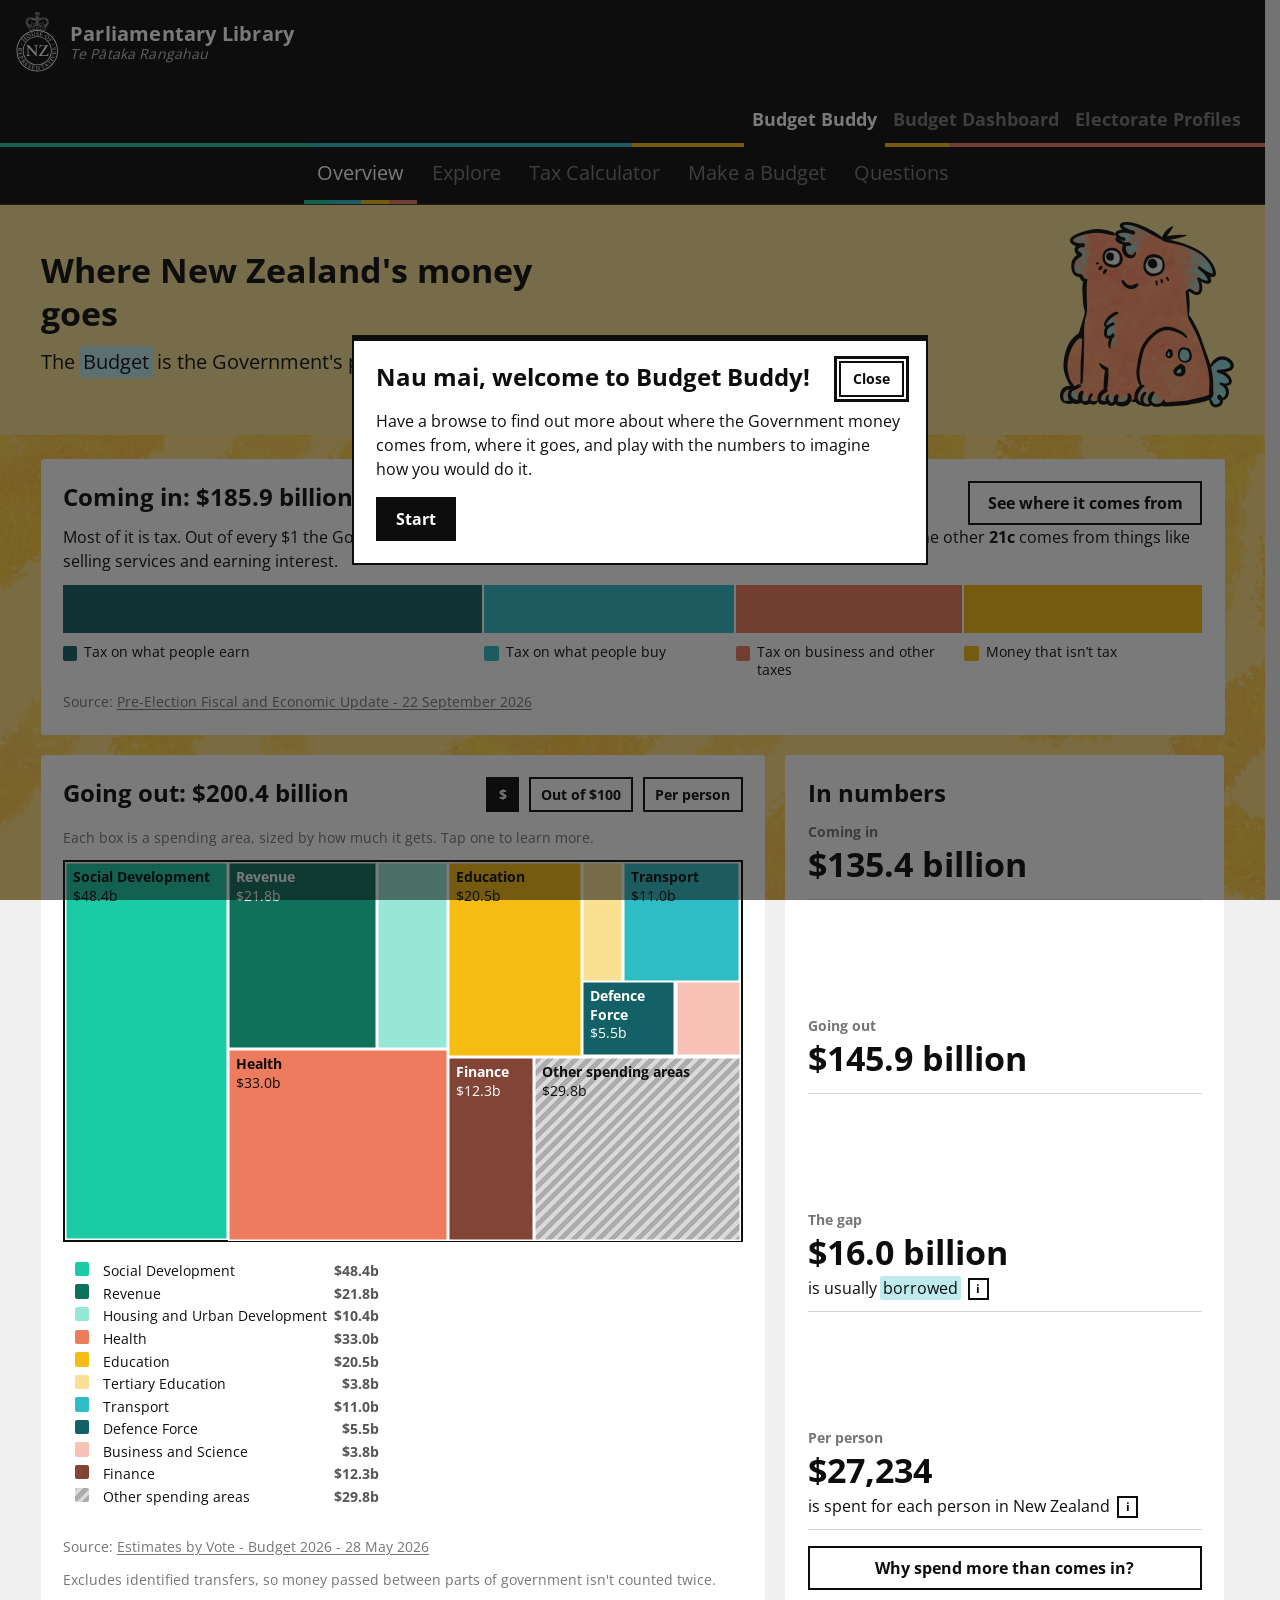
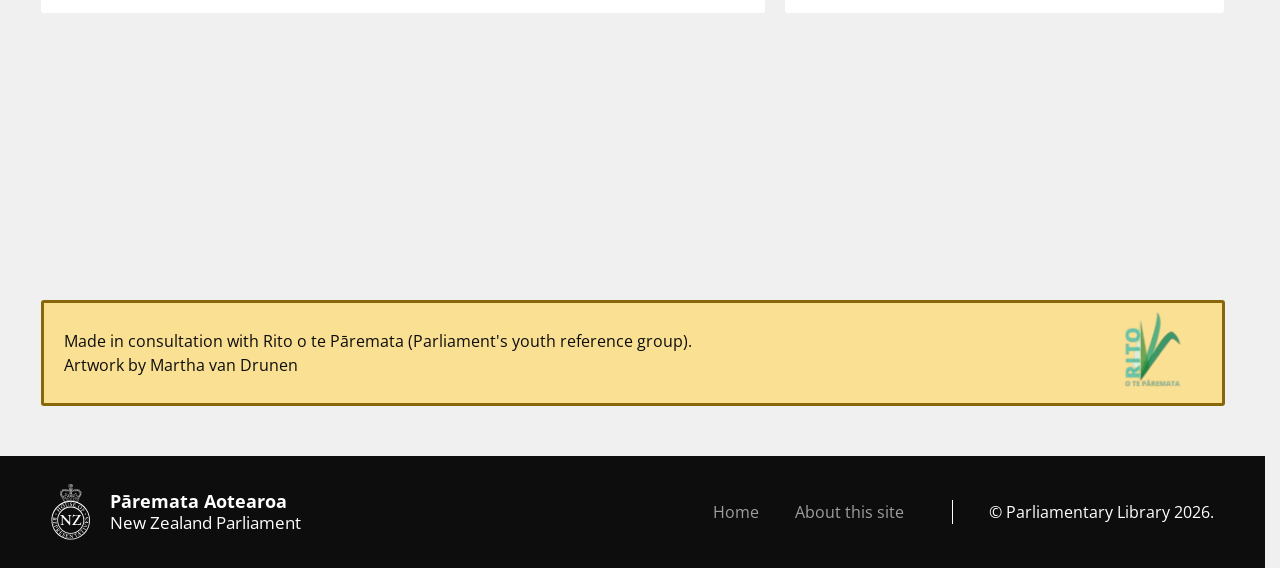
==== commit 07d59f45: "Rename home.html to index.html" ====
--- a/budget_buddy.html
+++ b/budget_buddy.html
@@ -23,7 +23,7 @@
     <a class="skip" href="#main">Skip to main content</a>
 
 <header class="site-header">
-  <a class="header-left" href="home.html">
+  <a class="header-left" href="index.html">
     <img src="assets/images/logo-nzp-white.svg" alt="Website Logo">
       <div class="header-brand-text">
         <span class="site-title">Parliamentary Library</span>
@@ -522,8 +522,8 @@
     </div>
   </div>
   <nav class="site-footer-nav" aria-label="Footer">
-    <a href="home.html">Home</a>
-    <a href="home.html#about-site">About this site</a>
+    <a href="index.html">Home</a>
+    <a href="index.html#about-site">About this site</a>
   </nav>
   <p class="site-footer-copyright">© Parliamentary Library 2026.</p>
 </footer>
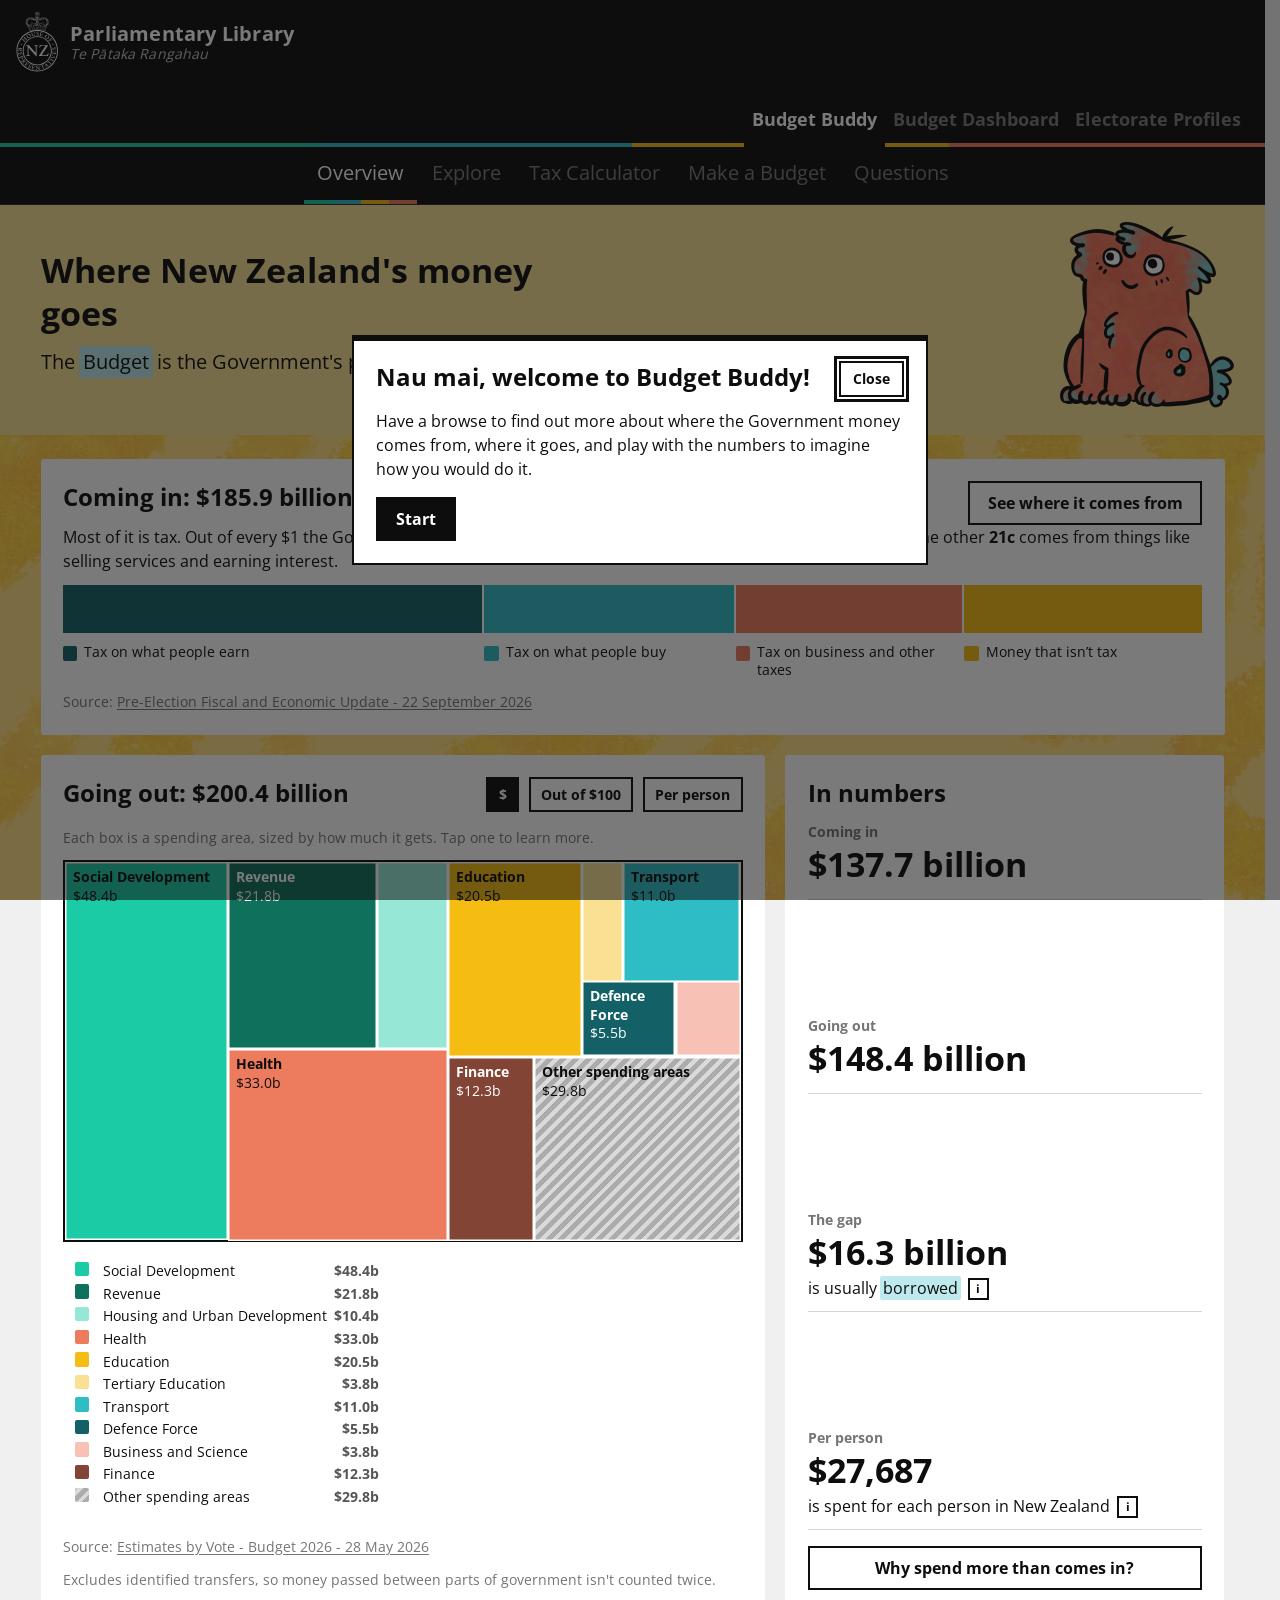
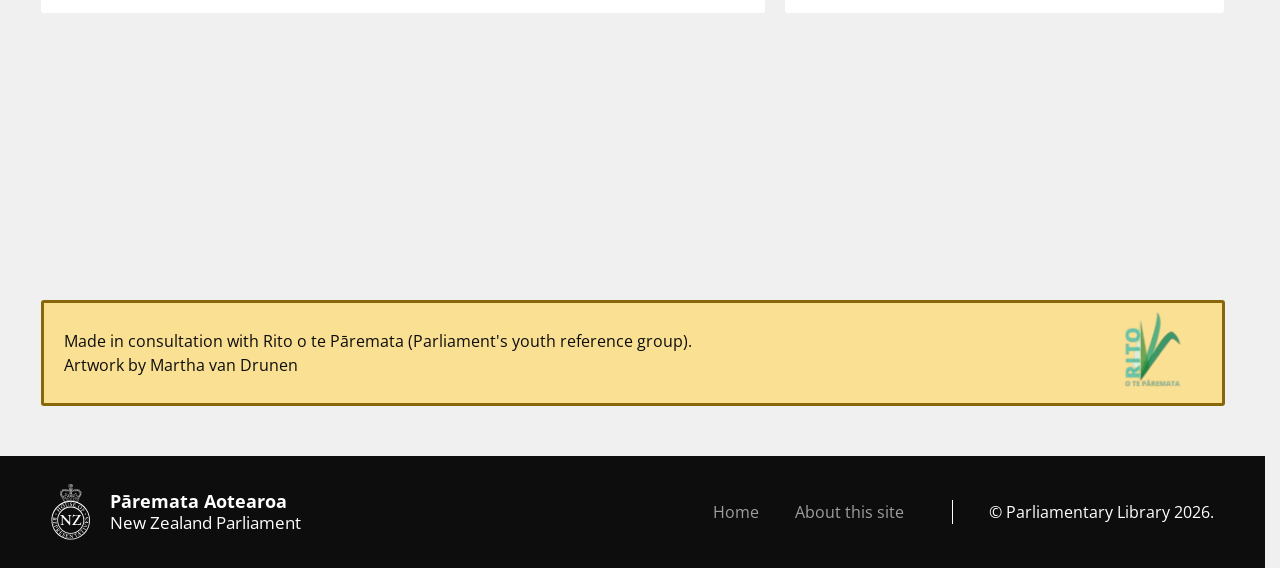
==== commit 73fa5e34: "Updated Budget buddy explore page popups to match the budget dashboard styling" ====
--- a/budget_buddy.html
+++ b/budget_buddy.html
@@ -536,7 +536,7 @@
         <p id="pop-kicker" class="pop-kicker"></p>
         <h2 id="pop-title"></h2>
       </div>
-      <button type="button" id="pop-close" class="btn-small">Close</button>
+      <button type="button" id="pop-close" class="btn-small">Close <i class="fa-solid fa-xmark pop-close-icon" aria-hidden="true"></i></button>
     </div>
     <div id="pop-body" class="pop-body"></div>
     <div id="pop-actions" class="pop-actions"></div>
--- a/css/youth_budget.css
+++ b/css/youth_budget.css
@@ -8,6 +8,7 @@
   --green-spiral: url('../assets/backgrounds/green-spirals.png');
   --orange-dots: url('../assets/backgrounds/orange-dots.png');
   --orange-gradient-dots: url('../assets/backgrounds/orange-gradient-dots.png');
+  --blue-green-blur: url('../assets/backgrounds/blue_green_blur.png');
   --curious-creature: url('../assets/creatures/question-creature-blob.png');
   --questioning-creature: url('../assets/creatures/question-creature.png');
   --avaricious-creature: url('../assets/creatures/goldfish.png');
@@ -60,9 +61,9 @@
 }
 
 body:has(#page-tax:not([hidden])) {
-  --page-pattern: var(--pink-spirals);
-  --page-intro-color: var(--coral-light);
-  --credit-border-color:var(--coral-dark);
+  --page-pattern: var(--blue-green-blur);
+  --page-intro-color: var(--blue-light);
+  --credit-border-color:var(--blue-dark);
 }
 
 body:has(#page-build:not([hidden])) {
@@ -692,7 +693,9 @@
   box-shadow: 0 0 0 6px var(--dark);
 }
 
-
+/*★★★★★★★★★★★★★★★★★★★★★★★★★★★★★★★★★★★★★
+ POPUP
+ ★★★★★★★★★★★★★★★★★★★★★★★★★★★★★★★★★★★★★*/
 #pop .stat-cards {
   display: grid;
   grid-template-columns: repeat(2, 1fr);
@@ -711,6 +714,73 @@
 #pop .stat-year:empty, #pop .stat-unit:empty { 
   display: none; 
 } 
+
+dialog#pop[data-variant="dashboard"] {
+  width: min(60rem, calc(100% - 2 * var(--gutter-padding)));
+  border: 6px solid var(--c, var(--dark));
+  border-radius: 6px;
+  overflow: hidden;
+  box-shadow: 0 12px 40px rgba(0, 0, 0, 0.3);
+}
+
+dialog#pop[data-variant="dashboard"] .pop-inner {
+  padding: 0;
+}
+
+dialog#pop[data-variant="dashboard"] .pop-head {
+  margin: 0;
+  padding: 0.9rem 1.5rem;
+  align-items: center;
+  color: var(--light);
+  background: var(--dark);
+  border-bottom: 4px solid transparent;
+  border-image: var(--parliament-gradient);
+}
+
+dialog#pop[data-variant="dashboard"] .pop-head h2 {
+  color: var(--light);
+  font-size: var(--font-sans-heading-4);
+  line-height: 1.25;
+}
+
+dialog#pop[data-variant="dashboard"] .pop-kicker {
+  color: var(--light);
+  opacity: 0.8;
+}
+
+dialog#pop[data-variant="dashboard"] .pop-body {
+  padding: 1.25rem 1.5rem 0;
+}
+
+dialog#pop[data-variant="dashboard"] .pop-actions {
+  padding: 0 1.5rem 1.5rem;
+}
+
+dialog#pop[data-variant="dashboard"] .stat-cards {
+  display: grid;
+  grid-template-columns: repeat(4, 1fr);
+}
+
+.pop-close-icon {
+  display: none;
+}
+
+dialog#pop[data-variant="dashboard"] .pop-close-icon {
+  display: inline;
+}
+
+dialog#pop[data-variant="dashboard"] #pop-close {
+  display: inline-flex;
+  align-items: center;
+  gap: 0.75rem;
+  min-height: 44px;
+  background: var(--dark);
+  color: var(--light);
+}
+
+dialog#pop[data-variant="dashboard"] #pop-close:hover {
+  background: var(--c);
+}
 
 /*★★★★★★★★★★★★★★★★★★★★★★★★★★★★★★★★★★★★★
   YOUR TAX
@@ -1352,6 +1422,35 @@
 .make-budget-creature {
   width: 120px;
 }
+
+dialog#pop[data-variant="dashboard"] {
+  position: fixed;
+  inset: 0;
+  margin: 0;
+  width: 100vw;
+  max-width: 100vw;
+  height: 100dvh;
+  max-height: 100dvh;
+  border-radius: 0;
+}
+
+dialog#pop[data-variant="dashboard"] .pop-head,
+dialog#pop[data-variant="dashboard"] .pop-body,
+dialog#pop[data-variant="dashboard"] .pop-actions {
+  padding-left: 0.75rem;
+  padding-right: 0.75rem;
+}
+
+dialog#pop[data-variant="dashboard"] .stat-cards {
+  grid-template-columns: repeat(2, minmax(0, 1fr));
+  gap: 8px;
+}
+
+dialog#pop[data-variant="dashboard"] #pop-close {
+  min-height: 36px;
+  font-size: var(--font-sans-body-small);
+}
+
 }
 
 @media (max-width: 900px) {
